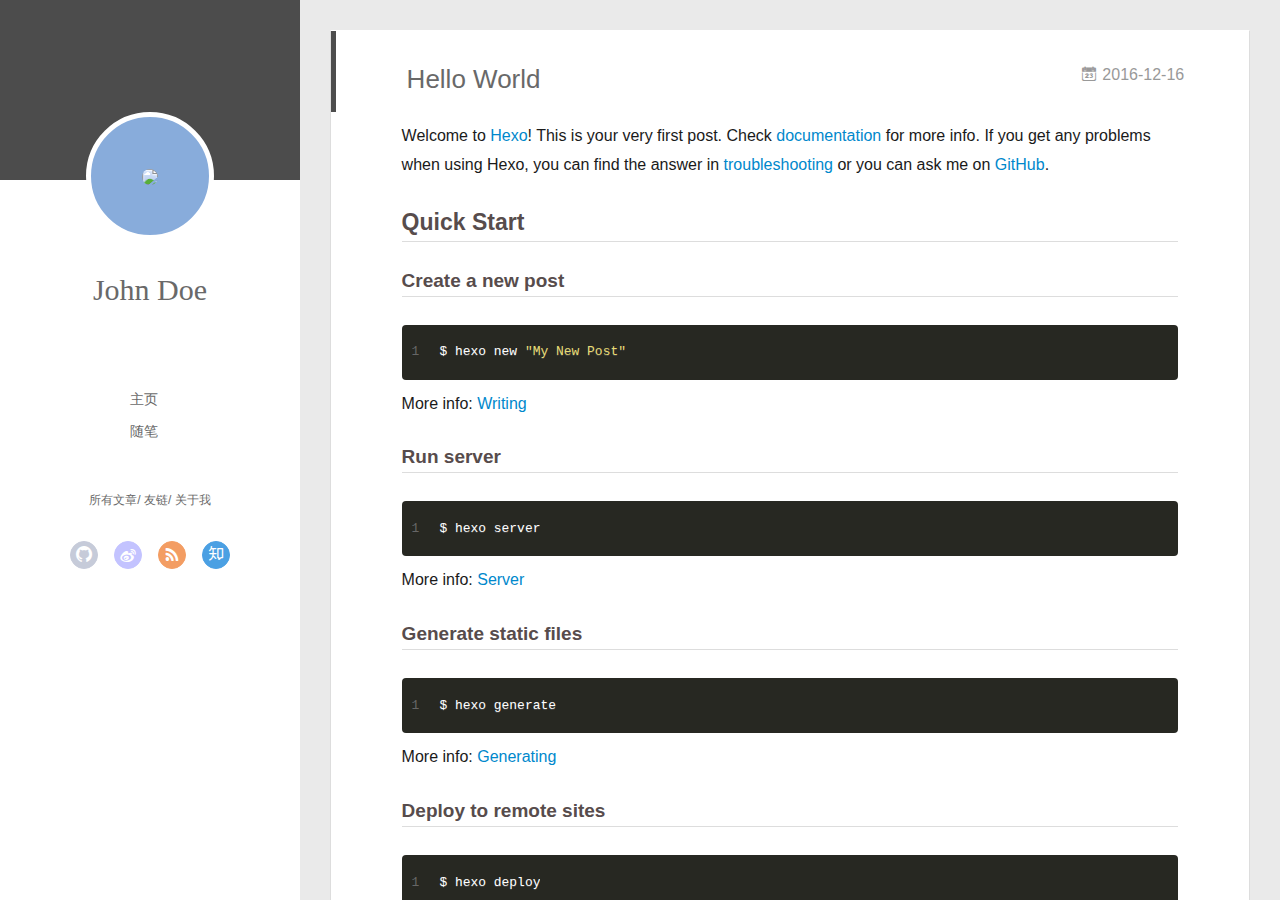
==== index.html @ 2ca524cc "Site updated: 2016-12-16 16:32:33" ====
<!DOCTYPE html>
<html>
<head>
  <meta charset="utf-8">
  
  <meta name="renderer" content="webkit">
  <meta http-equiv="X-UA-Compatible" content="IE=edge" >
  <link rel="dns-prefetch" href="http://yoursite.com">
  <title>Hexo</title>
  <meta name="viewport" content="width=device-width, initial-scale=1, maximum-scale=1">
  <meta property="og:type" content="website">
<meta property="og:title" content="Hexo">
<meta property="og:url" content="http://yoursite.com/index.html">
<meta property="og:site_name" content="Hexo">
<meta name="twitter:card" content="summary">
<meta name="twitter:title" content="Hexo">
  
    <link rel="alternative" href="/atom.xml" title="Hexo" type="application/atom+xml">
  
  
    <link rel="icon" href="/favicon.png">
  
  <link rel="stylesheet" href="/main.css?v=4.0.0.css">
  

  

</head>

<body>
  <div id="container" q-class="show:isCtnShow">
    <canvas id="anm-canvas" class="anm-canvas"></canvas>
    <div class="left-col" q-class="show:isShow">
      <div class="overlay"></div>
<div class="intrude-less">
	<header id="header" class="inner">
		<a href="/" class="profilepic">
			<img src="null" class="js-avatar">
		</a>

		<hgroup>
		  <h1 class="header-author"><a href="/">John Doe</a></h1>
		</hgroup>

		

		<nav class="header-menu">
			<ul>
			
				<li><a href="/">主页</a></li>
	        
				<li><a href="/tags/随笔/">随笔</a></li>
	        
			</ul>
		</nav>
		<nav class="header-smart-menu">
	        
    		
    			
    			<a data-idx="0" q-on="click: openSlider(e, 'innerArchive')" href="javascript:void(0)">所有文章</a>
    			
    			
            
    			
    			<a data-idx="1" q-on="click: openSlider(e, 'friends')" href="javascript:void(0)">友链</a>
    			
    			
            
    			
    			<a data-idx="2" q-on="click: openSlider(e, 'aboutme')" href="javascript:void(0)">关于我</a>
    			
    			
            
		</nav>
		<nav class="header-nav">
			<div class="social">
				
					<a class="github" target="_blank" href="#" title="github"><i class="icon-github"></i></a>
		        
					<a class="weibo" target="_blank" href="#" title="weibo"><i class="icon-weibo"></i></a>
		        
					<a class="rss" target="_blank" href="#" title="rss"><i class="icon-rss"></i></a>
		        
					<a class="zhihu" target="_blank" href="#" title="zhihu"><i class="icon-zhihu"></i></a>
		        
			</div>
		</nav>
	</header>		
</div>

    </div>
    <div class="mid-col" q-class="show:isShow,hide:isShow|isFalse">
      <nav id="mobile-nav">
  	<div class="overlay">
  		<div class="slider-trigger"><i class="icon-sort"></i></div>
  		<h1 class="header-author js-mobile-header hide">John Doe</h1>
  	</div>
	<div class="intrude-less">
		<header id="header" class="inner">
			<div class="profilepic">
				<img src="null" class="js-avatar">
			</div>
			<hgroup>
			  <h1 class="header-author">John Doe</h1>
			</hgroup>
			
			<nav class="header-menu">
				<ul>
				
					<li><a href="/">主页</a></li>
		        
					<li><a href="/tags/随笔/">随笔</a></li>
		        
		        
		        	<li><a href="/archives/">所有文章</a></li>
		        
				</ul>
			</nav>
			<nav class="header-nav">
				<div class="social">
					
						<a class="github" target="_blank" href="#" title="github"><i class="icon-github"></i></a>
			        
						<a class="weibo" target="_blank" href="#" title="weibo"><i class="icon-weibo"></i></a>
			        
						<a class="rss" target="_blank" href="#" title="rss"><i class="icon-rss"></i></a>
			        
						<a class="zhihu" target="_blank" href="#" title="zhihu"><i class="icon-zhihu"></i></a>
			        
				</div>
			</nav>
		</header>				
	</div>
</nav>

      <div id="wrapper" class="body-wrap">
        <div class="menu-l">
          <div class="canvas-wrap">
            <canvas data-colors="#eaeaea" data-sectionHeight="100" data-contentId="js-content" id="myCanvas1" class="anm-canvas"></canvas>
          </div>
          <div id="js-content" class="content-ll">
            
  
    <article id="post-hello-world" class="article article-type-post  article-index" itemscope itemprop="blogPost">
  <div class="article-inner">
    
      <header class="article-header">
        
  
    <h1 itemprop="name">
      <a class="article-title" href="/2016/12/16/hello-world/">Hello World</a>
    </h1>
  

        <a href="/2016/12/16/hello-world/" class="archive-article-date">
  	<time datetime="2016-12-16T06:10:22.657Z" itemprop="datePublished"><i class="icon-calendar icon"></i>2016-12-16</time>
</a>
      </header>
    
    <div class="article-entry" itemprop="articleBody">
      
        <p>Welcome to <a href="https://hexo.io/" target="_blank" rel="external">Hexo</a>! This is your very first post. Check <a href="https://hexo.io/docs/" target="_blank" rel="external">documentation</a> for more info. If you get any problems when using Hexo, you can find the answer in <a href="https://hexo.io/docs/troubleshooting.html" target="_blank" rel="external">troubleshooting</a> or you can ask me on <a href="https://github.com/hexojs/hexo/issues" target="_blank" rel="external">GitHub</a>.</p>
<h2 id="Quick-Start"><a href="#Quick-Start" class="headerlink" title="Quick Start"></a>Quick Start</h2><h3 id="Create-a-new-post"><a href="#Create-a-new-post" class="headerlink" title="Create a new post"></a>Create a new post</h3><figure class="highlight bash"><table><tr><td class="gutter"><pre><div class="line">1</div></pre></td><td class="code"><pre><div class="line">$ hexo new <span class="string">"My New Post"</span></div></pre></td></tr></table></figure>
<p>More info: <a href="https://hexo.io/docs/writing.html" target="_blank" rel="external">Writing</a></p>
<h3 id="Run-server"><a href="#Run-server" class="headerlink" title="Run server"></a>Run server</h3><figure class="highlight bash"><table><tr><td class="gutter"><pre><div class="line">1</div></pre></td><td class="code"><pre><div class="line">$ hexo server</div></pre></td></tr></table></figure>
<p>More info: <a href="https://hexo.io/docs/server.html" target="_blank" rel="external">Server</a></p>
<h3 id="Generate-static-files"><a href="#Generate-static-files" class="headerlink" title="Generate static files"></a>Generate static files</h3><figure class="highlight bash"><table><tr><td class="gutter"><pre><div class="line">1</div></pre></td><td class="code"><pre><div class="line">$ hexo generate</div></pre></td></tr></table></figure>
<p>More info: <a href="https://hexo.io/docs/generating.html" target="_blank" rel="external">Generating</a></p>
<h3 id="Deploy-to-remote-sites"><a href="#Deploy-to-remote-sites" class="headerlink" title="Deploy to remote sites"></a>Deploy to remote sites</h3><figure class="highlight bash"><table><tr><td class="gutter"><pre><div class="line">1</div></pre></td><td class="code"><pre><div class="line">$ hexo deploy</div></pre></td></tr></table></figure>
<p>More info: <a href="https://hexo.io/docs/deployment.html" target="_blank" rel="external">Deployment</a></p>

      

      
    </div>
    <div class="article-info article-info-index">
      
      
      

      
        <p class="article-more-link">
          <a class="article-more-a" href="/2016/12/16/hello-world/">展开全文 >></a>
        </p>
      

      
      <div class="clearfix"></div>
    </div>
  </div>
</article>








  
  


          </div>
        </div>
      </div>
      <footer id="footer">
  <div class="outer">
    <div id="footer-info">
    	<div class="footer-left">
    		&copy; 2016 John Doe
    	</div>
      	<div class="footer-right">
      		<a href="http://hexo.io/" target="_blank">Hexo</a>  Theme <a href="https://github.com/litten/hexo-theme-yilia" target="_blank">Yilia</a> by Litten
      	</div>
    </div>
  </div>
</footer>
    </div>
    <script>
	var yiliaConfig = {
		mathjax: false,
		isHome: true,
		isPost: false,
		isArchive: false,
		isTag: false,
		isCategory: false,
		open_in_new: false,
		root: "/",
		innerArchive: true
	}
</script>

<script src="/./main.js?v=4.0.0.js"></script>


    
<div class="tools-col" q-class="show:isShow,hide:isShow|isFalse" q-on="click:stop(e)">
  <div class="tools-wrap">
    
    	<section class="tools-section tools-section-all" q-show="innerArchive">
        <div class="search-wrap">
          <input class="search-ipt" q-model="search" type="text" placeholder="find something…">
          <i class="icon-search icon" q-show="search|isEmptyStr"></i>
          <i class="icon-close icon" q-show="search|isNotEmptyStr" q-on="click:clearChose(e)"></i>
        </div>
        <div class="widget tagcloud search-tag">
          <p class="search-tag-wording">tag:</p>
          <label class="search-switch">
            <input type="checkbox" q-on="click:toggleTag(e)" q-attr="checked:showTags">
          </label>
          <ul class="article-tag-list" q-show="showTags">
            
            <div class="clearfix"></div>
          </ul>
        </div>
        <ul class="search-ul">
          <p q-show="jsonFail" style="padding: 20px; font-size: 12px;">
            缺失模块。<br/>1、在博客根目录（注意不是yilia根目录）执行以下命令：<br/> npm i hexo-generator-json-content --save<br/><br/>
            2、在根目录_config.yml里添加配置：
<pre style="font-size: 12px;" q-show="jsonFail">
  jsonContent:
    meta: false
    pages: false
    posts:
      title: true
      date: true
      path: true
      text: true
      raw: false
      content: false
      slug: false
      updated: false
      comments: false
      link: false
      permalink: false
      excerpt: false
      categories: false
      tags: true
</pre>
          </p>
          <li class="search-li" q-repeat="items" q-show="isShow">
            <a q-attr="href:path|urlformat" class="search-title"><i class="icon-quo-left icon"></i><span q-text="title"></span></a>
            <p class="search-time">
              <i class="icon-calendar icon"></i>
              <span q-text="date|dateformat"></span>
            </p>
            <p class="search-tag">
              <i class="icon-price-tags icon"></i>
              <span q-repeat="tags" q-on="click:choseTag(e, name)" q-text="name|tagformat"></span>
            </p>
          </li>
        </ul>
    	</section>
    

    
    	<section class="tools-section tools-section-friends" q-show="friends">
  		
        <ul class="search-ul">
          
            <li class="search-li">
              <a href="http://localhost:4000/" target="_blank" class="search-title"><i class="icon-quo-left icon"></i>友情链接1</a>
            </li>
          
            <li class="search-li">
              <a href="http://localhost:4000/" target="_blank" class="search-title"><i class="icon-quo-left icon"></i>友情链接2</a>
            </li>
          
            <li class="search-li">
              <a href="http://localhost:4000/" target="_blank" class="search-title"><i class="icon-quo-left icon"></i>友情链接3</a>
            </li>
          
            <li class="search-li">
              <a href="http://localhost:4000/" target="_blank" class="search-title"><i class="icon-quo-left icon"></i>友情链接4</a>
            </li>
          
            <li class="search-li">
              <a href="http://localhost:4000/" target="_blank" class="search-title"><i class="icon-quo-left icon"></i>友情链接5</a>
            </li>
          
            <li class="search-li">
              <a href="http://localhost:4000/" target="_blank" class="search-title"><i class="icon-quo-left icon"></i>友情链接6</a>
            </li>
          
        </ul>
  		
    	</section>
    

    
    	<section class="tools-section tools-section-me" q-show="aboutme">
  	  	
  	  		<div class="aboutme-wrap" id="js-aboutme">很惭愧&lt;br&gt;&lt;br&gt;只做了一点微小的工作&lt;br&gt;谢谢大家</div>
  	  	
    	</section>
    
  </div>
  
</div>
    <!-- Root element of PhotoSwipe. Must have class pswp. -->
<div class="pswp" tabindex="-1" role="dialog" aria-hidden="true">

    <!-- Background of PhotoSwipe. 
         It's a separate element as animating opacity is faster than rgba(). -->
    <div class="pswp__bg"></div>

    <!-- Slides wrapper with overflow:hidden. -->
    <div class="pswp__scroll-wrap">

        <!-- Container that holds slides. 
            PhotoSwipe keeps only 3 of them in the DOM to save memory.
            Don't modify these 3 pswp__item elements, data is added later on. -->
        <div class="pswp__container">
            <div class="pswp__item"></div>
            <div class="pswp__item"></div>
            <div class="pswp__item"></div>
        </div>

        <!-- Default (PhotoSwipeUI_Default) interface on top of sliding area. Can be changed. -->
        <div class="pswp__ui pswp__ui--hidden">

            <div class="pswp__top-bar">

                <!--  Controls are self-explanatory. Order can be changed. -->

                <div class="pswp__counter"></div>

                <button class="pswp__button pswp__button--close" title="Close (Esc)"></button>

                <button class="pswp__button pswp__button--share" style="display:none" title="Share"></button>

                <button class="pswp__button pswp__button--fs" title="Toggle fullscreen"></button>

                <button class="pswp__button pswp__button--zoom" title="Zoom in/out"></button>

                <!-- Preloader demo http://codepen.io/dimsemenov/pen/yyBWoR -->
                <!-- element will get class pswp__preloader--active when preloader is running -->
                <div class="pswp__preloader">
                    <div class="pswp__preloader__icn">
                      <div class="pswp__preloader__cut">
                        <div class="pswp__preloader__donut"></div>
                      </div>
                    </div>
                </div>
            </div>

            <div class="pswp__share-modal pswp__share-modal--hidden pswp__single-tap">
                <div class="pswp__share-tooltip"></div> 
            </div>

            <button class="pswp__button pswp__button--arrow--left" title="Previous (arrow left)">
            </button>

            <button class="pswp__button pswp__button--arrow--right" title="Next (arrow right)">
            </button>

            <div class="pswp__caption">
                <div class="pswp__caption__center"></div>
            </div>

        </div>

    </div>

</div>
  </div>
</body>
</html>
---- main.css ----
.clearfix:after,.clearfix:before{content:"";display:table}.clearfix:after{clear:both}.left-col.show{box-shadow:0 0 6px 0 rgba(0,0,0,.75)}.mid-col,.mid-col.show .article,.tools-col,.tools-col .tools-section .search-tag.tagcloud .article-tag-list,.tools-col .tools-section .search-ul .search-tag span:hover,.tools-col .tools-section .search-ul .search-time span:hover,.tools-col .tools-section .search-ul .search-title:hover,.tools-col .tools-section .search-wrap .icon{-webkit-transition:all .2s ease-in;transition:all .2s ease-in;-ms-transition:all .2s ease-in}#container{-webkit-transition:all .8s ease-in;transition:all .8s ease-in;-ms-transition:all .8s ease-in}#container.show{background:-webkit-linear-gradient(250deg,#a0cfe4,#e8c37e);background:linear-gradient(200deg,#a0cfe4,#e8c37e)}@-webkit-keyframes leftIn{0%,60%,75%,90%,to{-webkit-animation-timing-function:cubic-bezier(.215,.61,.355,1);animation-timing-function:cubic-bezier(.215,.61,.355,1)}0%{-webkit-transform:translateZ(0);transform:translateZ(0)}60%{-webkit-transform:translate3d(358px,0,0);transform:translate3d(358px,0,0)}75%{-webkit-transform:translate3d(323px,0,0);transform:translate3d(323px,0,0)}90%{-webkit-transform:translate3d(338px,0,0);transform:translate3d(338px,0,0)}to{-webkit-transform:translate3d(333px,0,0);transform:translate3d(333px,0,0)}}@keyframes leftIn{0%,60%,75%,90%,to{-webkit-animation-timing-function:cubic-bezier(.215,.61,.355,1);animation-timing-function:cubic-bezier(.215,.61,.355,1)}0%{-webkit-transform:translateZ(0);transform:translateZ(0)}60%{-webkit-transform:translate3d(358px,0,0);transform:translate3d(358px,0,0)}75%{-webkit-transform:translate3d(323px,0,0);transform:translate3d(323px,0,0)}90%{-webkit-transform:translate3d(338px,0,0);transform:translate3d(338px,0,0)}to{-webkit-transform:translate3d(333px,0,0);transform:translate3d(333px,0,0)}}.mid-col.show{-webkit-animation-duration:.8s;animation-duration:.8s;-webkit-animation-fill-mode:both;animation-fill-mode:both;-webkit-animation-name:leftIn;animation-name:leftIn}@-webkit-keyframes leftOut{0%,60%,75%,90%,to{-webkit-animation-timing-function:cubic-bezier(.215,.61,.355,1);animation-timing-function:cubic-bezier(.215,.61,.355,1)}0%{-webkit-transform:translate3d(333px,0,0);transform:translate3d(333px,0,0)}60%{-webkit-transform:translate3d(-25px,0,0);transform:translate3d(-25px,0,0)}75%{-webkit-transform:translate3d(10px,0,0);transform:translate3d(10px,0,0)}90%{-webkit-transform:translate3d(-5px,0,0);transform:translate3d(-5px,0,0)}to{-webkit-transform:translateZ(0);transform:translateZ(0)}}@keyframes leftOut{0%,60%,75%,90%,to{-webkit-animation-timing-function:cubic-bezier(.215,.61,.355,1);animation-timing-function:cubic-bezier(.215,.61,.355,1)}0%{-webkit-transform:translate3d(333px,0,0);transform:translate3d(333px,0,0)}60%{-webkit-transform:translate3d(-25px,0,0);transform:translate3d(-25px,0,0)}75%{-webkit-transform:translate3d(10px,0,0);transform:translate3d(10px,0,0)}90%{-webkit-transform:translate3d(-5px,0,0);transform:translate3d(-5px,0,0)}to{-webkit-transform:translateZ(0);transform:translateZ(0)}}.mid-col.hide{-webkit-animation-duration:.8s;animation-duration:.8s;-webkit-animation-fill-mode:both;animation-fill-mode:both;-webkit-animation-name:leftOut;animation-name:leftOut}@-webkit-keyframes smallLeftIn{0%,60%,75%,90%,to{-webkit-animation-timing-function:cubic-bezier(.215,.61,.355,1);animation-timing-function:cubic-bezier(.215,.61,.355,1)}0%{-webkit-transform:translateZ(0);transform:translateZ(0)}60%{-webkit-transform:translate3d(325px,0,0);transform:translate3d(325px,0,0)}75%{-webkit-transform:translate3d(290px,0,0);transform:translate3d(290px,0,0)}90%{-webkit-transform:translate3d(305px,0,0);transform:translate3d(305px,0,0)}to{-webkit-transform:translate3d(300px,0,0);transform:translate3d(300px,0,0)}}@keyframes smallLeftIn{0%,60%,75%,90%,to{-webkit-animation-timing-function:cubic-bezier(.215,.61,.355,1);animation-timing-function:cubic-bezier(.215,.61,.355,1)}0%{-webkit-transform:translateZ(0);transform:translateZ(0)}60%{-webkit-transform:translate3d(325px,0,0);transform:translate3d(325px,0,0)}75%{-webkit-transform:translate3d(290px,0,0);transform:translate3d(290px,0,0)}90%{-webkit-transform:translate3d(305px,0,0);transform:translate3d(305px,0,0)}to{-webkit-transform:translate3d(300px,0,0);transform:translate3d(300px,0,0)}}.tools-col.show{-webkit-animation-duration:.8s;animation-duration:.8s;-webkit-animation-fill-mode:both;animation-fill-mode:both;-webkit-animation-name:smallLeftIn;animation-name:smallLeftIn}@-webkit-keyframes smallleftOut{0%,60%,75%,90%,to{-webkit-animation-timing-function:cubic-bezier(.215,.61,.355,1);animation-timing-function:cubic-bezier(.215,.61,.355,1)}0%{-webkit-transform:translate3d(333px,0,0);transform:translate3d(333px,0,0)}60%{-webkit-transform:translate3d(-25px,0,0);transform:translate3d(-25px,0,0)}75%{-webkit-transform:translate3d(10px,0,0);transform:translate3d(10px,0,0)}90%{-webkit-transform:translate3d(-5px,0,0);transform:translate3d(-5px,0,0)}to{-webkit-transform:translateZ(0);transform:translateZ(0)}}@keyframes smallleftOut{0%,60%,75%,90%,to{-webkit-animation-timing-function:cubic-bezier(.215,.61,.355,1);animation-timing-function:cubic-bezier(.215,.61,.355,1)}0%{-webkit-transform:translate3d(333px,0,0);transform:translate3d(333px,0,0)}60%{-webkit-transform:translate3d(-25px,0,0);transform:translate3d(-25px,0,0)}75%{-webkit-transform:translate3d(10px,0,0);transform:translate3d(10px,0,0)}90%{-webkit-transform:translate3d(-5px,0,0);transform:translate3d(-5px,0,0)}to{-webkit-transform:translateZ(0);transform:translateZ(0)}}.tools-col.hide{-webkit-animation-duration:.8s;animation-duration:.8s;-webkit-animation-fill-mode:both;animation-fill-mode:both;-webkit-animation-name:smallleftOut;animation-name:smallleftOut}html{-ms-text-size-adjust:100%;-webkit-text-size-adjust:100%;-webkit-tap-highlight-color:transparent;height:100%}body{margin:0;font-size:14px;font-family:Helvetica Neue,Helvetica,STHeiTi,Arial,sans-serif;line-height:1.5;color:#333;background-color:#fff;min-height:100%}article,aside,details,figcaption,figure,footer,header,hgroup,main,menu,nav,section,summary{display:block}audio,canvas,progress,video{display:inline-block}audio:not([controls]){display:none;height:0}progress{vertical-align:baseline}[hidden],template{display:none}a{background:transparent;text-decoration:none;color:#08c}a:active{outline:0}abbr[title]{border-bottom:1px dotted}b,strong{font-weight:700}dfn{font-style:italic}mark{background:#ff0;color:#000}small{font-size:80%}sub,sup{font-size:75%;line-height:0;position:relative;vertical-align:baseline}sup{top:-.5em}sub{bottom:-.25em}img{border:0;vertical-align:middle;max-width:100%}svg:not(:root){overflow:hidden}pre{overflow:auto;white-space:pre;white-space:pre-wrap;word-wrap:break-word}code,kbd,pre,samp{font-family:monospace,monospace;font-size:1em}button,input,optgroup,select,textarea{color:inherit;font:inherit;margin:0;vertical-align:middle}button,input,select{overflow:visible}button,select{text-transform:none}button,html input[type=button],input[type=reset],input[type=submit]{-webkit-appearance:button;cursor:pointer}[disabled]{cursor:default}button::-moz-focus-inner,input::-moz-focus-inner{border:0;padding:0}input{line-height:normal}input[type=checkbox],input[type=radio]{box-sizing:border-box;padding:0}input[type=number]::-webkit-inner-spin-button,input[type=number]::-webkit-outer-spin-button{height:auto}input[type=search]{-webkit-appearance:textfield;box-sizing:border-box}input[type=search]::-webkit-search-cancel-button,input[type=search]::-webkit-search-decoration{-webkit-appearance:none}fieldset{border:1px solid silver;margin:0 2px;padding:.35em .625em .75em}legend{border:0;padding:0}textarea{overflow:auto;resize:vertical;vertical-align:top}optgroup{font-weight:700}button,input,select,textarea{outline:0}input,textarea{-webkit-user-modify:read-write-plaintext-only}input::-ms-clear,input::-ms-reveal{display:none}input::-moz-placeholder,textarea::-moz-placeholder{color:#999}input:-ms-input-placeholder,textarea:-ms-input-placeholder{color:#999}input::-webkit-input-placeholder,textarea::-webkit-input-placeholder{color:#999}.placeholder{color:#999}table{border-collapse:collapse;border-spacing:0}td,th{padding:0}blockquote,figure,form,h1,h2,h3,h4,h5,h6,p{margin:0}dd,dl,li,ol,ul{margin:0;padding:0}ol,ul{list-style:none outside none}h1,h2,h3{line-height:2;font-weight:400}h1{font-size:18px}h2{font-size:16px}h3{font-size:14px}i{font-style:normal}*{box-sizing:border-box}@font-face{font-family:iconfont;src:url(/fonts/iconfont.eot);src:url(/fonts/iconfont.eot#iefix) format("embedded-opentype"),url(/fonts/iconfont.woff) format("woff"),url(/fonts/iconfont.ttf) format("truetype"),url(/fonts/iconfont.svg#iconfont) format("svg")}[class*=" icon-"],[class^=icon-]{font-family:iconfont!important;speak:none;font-size:16px;font-style:normal;font-weight:400;font-variant:normal;text-transform:none;line-height:1;-webkit-font-smoothing:antialiased;-moz-osx-font-smoothing:grayscale}.icon-twitter:before{content:"\E600"}.icon-facebook:before{content:"\E601"}.icon-clock:before{content:"\E602"}.icon-mail:before{content:"\E609"}.icon-link:before{content:"\E6AB"}.icon-search:before{content:"\E65B"}.icon-smile:before{content:"\E64A"}.icon-roundrightfill:before{content:"\E65A"}.icon-list:before{content:"\E682"}.icon-book:before{content:"\E6FE"}.icon-home:before{content:"\E6BB"}.icon-share:before{content:"\E618"}.icon-qq:before{content:"\E62D"}.icon-weibo:before{content:"\E619"}.icon-sort:before{content:"\E700"}.icon-jianshu:before{content:"\E613"}.icon-circle-left:before{content:"\E71F"}.icon-circle-right:before{content:"\E720"}.icon-loading:before{content:"\E614"}.icon-close:before{content:"\E60C"}.icon-tumblr:before{content:"\E6B0"}.icon-calendar:before{content:"\E667"}.icon-rss:before{content:"\E877"}.icon-price-tags:before{content:"\E6F9"}.icon-quo-left:before{content:"\E7F5"}.icon-quo-right:before{content:"\E7F6"}.icon-github:before{content:"\E735"}.icon-film:before{content:"\E7B7"}.icon-weixin:before{content:"\E61F"}.icon-qzone:before{content:"\E680"}.icon-douban:before{content:"\E64C"}.icon-roundleftfill:before{content:"\E799"}.icon-tuding:before{content:"\E651"}.icon-zhihu:before{content:"\E61B"}.icon-linkedin:before{content:"\E6D4"}.icon-google:before{content:"\E635"}body,button,input,select,textarea{color:#1a1a1a;font-family:lucida grande,lucida sans unicode,lucida,helvetica,Hiragino Sans GB,Microsoft YaHei,WenQuanYi Micro Hei,sans-serif;font-size:16px;font-size:1rem;line-height:1.75}body{overflow-y:hidden;background:#eaeaea}#container,body,html{height:100%;overflow-x:hidden;overflow-y:auto}#container{position:relative;min-height:100%}#container .anm-canvas{display:none}#container.show .anm-canvas{display:block;position:fixed}.body-wrap{margin-bottom:80px}.mid-col{position:absolute;right:0;min-height:100%;background:#eaeaea;left:300px;width:auto}.mid-col.show{background:none;opacity:.9}.mid-col.show .article{background:hsla(0,0%,100%,.3)}#mobile-nav{display:none}#mobile-nav .overlay{height:110px;position:absolute;width:100%;background:#4d4d4d}#mobile-nav .overlay.fixed{position:fixed;height:42px;z-index:99}#mobile-nav #header{padding:10px 0 0}#mobile-nav #header .profilepic{display:block;position:relative;z-index:100}#mobile-nav #header .header-menu{height:auto;margin:10px}#mobile-nav #header .header-menu ul{text-align:center;cursor:default}#mobile-nav #header .header-menu li{display:inline-block;margin:3px}.left-col{background:#fff;width:300px;position:fixed;opacity:1;-webkit-transition:all .2s ease-in;transition:all .2s ease-in;height:100%;z-index:999}.left-col .overlay{width:100%;height:180px;background-color:#000;position:absolute;opacity:.7}.left-col .intrude-less{width:76%;text-align:center;margin:112px auto 0}.left-col #header{width:100%;height:300px;position:relative;border-bottom:1px solid color-border}.left-col #header a{color:#696969}.left-col #header a:hover{color:#b0a0aa}.left-col #header .header-subtitle{text-align:center;color:#999;font-size:14px;line-height:25px;overflow:hidden;text-overflow:ellipsis;display:-webkit-box;-webkit-line-clamp:2;-webkit-box-orient:vertical}.left-col #header .header-menu{font-weight:300;line-height:31px;cursor:pointer;text-transform:uppercase;float:none;min-height:150px;margin-left:-12px;text-align:center;display:-webkit-box;-webkit-box-orient:horizontal;-webkit-box-pack:center;-webkit-box-align:center}.left-col #header .header-menu li{cursor:default}.left-col #header .header-menu li a{font-size:14px;min-width:300px}.left-col #header .header-smart-menu{font-size:12px;margin-bottom:20px}.left-col #header .header-smart-menu a:after{content:'/'}.left-col #header .header-smart-menu a:last-child:after{content:''}.left-col #header .profilepic{display:block;border:5px solid #fff;border-radius:300px;width:128px;height:128px;margin:0 auto;position:relative;overflow:hidden;background:#88acdb;-webkit-transition:all .2s ease-in;display:-webkit-box;-webkit-box-orient:horizontal;-webkit-box-pack:center;-webkit-box-align:center;text-align:center}.left-col #header .profilepic img{border-radius:300px;opacity:1;-webkit-transition:all .2s ease-in}.left-col #header .profilepic img.show{width:100%;height:100%;opacity:1}.left-col #header .header-author{text-align:center;margin:.67em 0;font-family:Roboto,serif;font-size:30px;-webkit-transition:.3s;transition:.3s}::-webkit-scrollbar{width:10px;height:10px}::-webkit-scrollbar-button{width:0;height:0}::-webkit-scrollbar-button:end:decrement,::-webkit-scrollbar-button:start:increment{display:none}::-webkit-scrollbar-corner{display:block}::-webkit-scrollbar-thumb{border-radius:8px;background-color:rgba(0,0,0,.2)}::-webkit-scrollbar-thumb:hover{border-radius:8px;background-color:rgba(0,0,0,.5)}::-webkit-scrollbar-thumb,::-webkit-scrollbar-track{border-right:1px solid transparent;border-left:1px solid transparent}::-webkit-scrollbar-track:hover{background-color:rgba(0,0,0,.15)}::-webkit-scrollbar-button:start{width:10px;height:10px;background:url(/img/scrollbar_arrow.png) no-repeat 0 0}::-webkit-scrollbar-button:start:hover{background:url(/img/scrollbar_arrow.png) no-repeat -15px 0}::-webkit-scrollbar-button:start:active{background:url(/img/scrollbar_arrow.png) no-repeat -30px 0}::-webkit-scrollbar-button:end{width:10px;height:10px;background:url(/img/scrollbar_arrow.png) no-repeat 0 -18px}::-webkit-scrollbar-button:end:hover{background:url(/img/scrollbar_arrow.png) no-repeat -15px -18px}::-webkit-scrollbar-button:end:active{background:url(/img/scrollbar_arrow.png) no-repeat -30px -18px}.article-entry .highlight,.article-entry pre{background:#272822;margin:10px 0;padding:10px;overflow:auto;color:#fff;font-size:.9em;line-height:22.400000000000002px}.article-entry .gist .gist-file .gist-data .line-numbers,.article-entry .highlight .gutter pre,.article-entry .highlight .gutter pre .line{color:#666}.article-entry code,.article-entry pre{font-family:Source Code Pro,Consolas,Monaco,Menlo,monospace}.article-entry code{background:#eee;padding:0 .3em;border:none}.article-entry pre code{background:none;text-shadow:none;padding:0;color:#fff}.article-entry .highlight{border-radius:4px}.article-entry .highlight pre{border:none;margin:0;padding:0}.article-entry .highlight table{margin:0;width:auto}.article-entry .highlight td{border:none;padding:0}.article-entry .highlight figcaption{color:highlight-comment;line-height:1em;margin-bottom:1em}.article-entry .highlight figcaption:after,.article-entry .highlight figcaption:before{content:"";display:table}.article-entry .highlight figcaption:after{clear:both}.article-entry .highlight figcaption a{float:right}.article-entry .highlight .gutter pre{text-align:right;padding-right:20px}.article-entry .highlight .gutter pre .line{text-shadow:none}.article-entry .highlight .line{color:#fff}.article-entry .gist{margin:0 -20px;border-style:solid;border-color:#ddd;border-width:1px 0;background:#272822;padding:15px 20px 15px 0}.article-entry .gist .gist-file{border:none;font-family:Source Code Pro,Consolas,Monaco,Menlo,monospace;margin:0}.article-entry .gist .gist-file .gist-data{background:none;border:none}.article-entry .gist .gist-file .gist-data .line-numbers{background:none;border:none;padding:0 20px 0 0}.article-entry .gist .gist-file .gist-data .line-data{padding:0!important}.article-entry .gist .gist-file .highlight{margin:0;padding:0;border:none}.article-entry .gist .gist-file .gist-meta{background:#272822;color:highlight-comment;font:.85em Helvetica Neue,Helvetica,Arial,sans-serif;text-shadow:0 0;padding:0;margin-top:1em;margin-left:20px}.article-entry .gist .gist-file .gist-meta a{color:#258fb8;font-weight:400}.article-entry .gist .gist-file .gist-meta a:hover{text-decoration:underline}pre .comment{color:#75715e}pre .class .params,pre .function .keyword,pre .keyword{color:#66d9ef}pre .css .value,pre .doctype,pre .function,pre .params,pre .tag{color:#fff}pre .at_rule,pre .at_rule .keyword,pre .css~* .tag,pre .preprocessor,pre .preprocessor .keyword,pre .title{color:#f92672}pre .attribute,pre .built_in,pre .class,pre .css~* .class,pre .function .title{color:#a6e22e}pre .string,pre .value{color:#e6db74}pre .number{color:#7163d7}pre .css~* .id,pre .id{color:#fd971f}#header .tagcloud a{color:#fff}.tagcloud a{display:inline-block;text-decoration:none;font-weight:400;font-size:10px;color:#fff;height:18px;line-height:18px;float:left;padding:0 5px 0 10px;position:relative;border-radius:0 5px 5px 0;margin:5px 9px 5px 8px;font-family:Menlo,Monaco,Andale Mono,lucida console,Courier New,monospace}.tagcloud a:hover{opacity:.8}.tagcloud a:before{content:" ";width:0;height:0;position:absolute;top:0;left:-18px;border:9px solid transparent}.tagcloud a:after{content:" ";width:4px;height:4px;background-color:#fff;border-radius:4px;box-shadow:0 0 0 1px rgba(0,0,0,.3);position:absolute;top:7px;left:2px}.tagcloud a.color1{background:#ff945c}.tagcloud a.color1:before{border-right-color:#ff945c}.tagcloud a.color2{background:#cc8167}.tagcloud a.color2:before{border-right-color:#cc8167}.tagcloud a.color3{background:#ba8f6c}.tagcloud a.color3:before{border-right-color:#ba8f6c}.tagcloud a.color4{background:#94635c}.tagcloud a.color4:before{border-right-color:#94635c}.tagcloud a.color5{background:#7b5d5f}.tagcloud a.color5:before{border-right-color:#7b5d5f}.article-tag-list .article-tag-list-item{float:left}.article-pop-out .icon-tuding{color:#999;float:left;margin-right:10px;margin-top:6px}.article-tag,.article-tag .article-tag-list{float:left}.article-tag .icon-price-tags{color:#999;float:left;margin-right:10px;margin-top:6px}.article-category{float:left}.article-category .icon{color:#999;float:left;margin-right:10px;margin-top:6px}.article-pop-out{float:left}.archive-article-date{color:#999;margin-right:7.6923%;float:right}.archive-article-date .icon{margin:5px 5px 5px 0}.glass{background-color:rgba(54,70,93,.9);z-index:998;-webkit-transition:opacity .15s;transition:opacity .15s;width:100%;height:100%;display:none}.glass,.tagcloud-ctn{left:0;opacity:1;bottom:0;position:fixed;right:0;top:0}.tagcloud-ctn{z-index:90120;background-size:100% 100%}.tagcloud-ctn .tagcloud-global{position:fixed;top:50%;left:50%;margin-top:-115px;margin-left:-315px;width:630px}.tagcloud-ctn .tagcloud-global a{width:80px;height:80px;border-radius:50%;background:#f2992e;color:#fff;display:block;float:left;line-height:80px;text-align:center}.tagcloud-ctn .tagcloud-global .tab-post-types .tab-post-type:nth-child(1) .post-type-icon{background:#f2992e}.tagcloud-ctn .tagcloud-global .tab-post-types .tab-post-type:nth-child(2) .post-type-icon{background:#56bc8a}.tagcloud-ctn .tagcloud-global .tab-post-types .tab-post-type:nth-child(3) .post-type-icon{background:#4aa8d8}.tagcloud-ctn .tagcloud-global .tab-post-types .tab-post-type:nth-child(4) .post-type-icon{background:#a77dc2}.tagcloud-ctn .tagcloud-global .tab-post-types .tab-post-type:nth-child(5) .post-type-icon{background:#dd765d}#header .header-nav{width:100%;position:absolute;-webkit-transition:-webkit-transform .3s ease-in;transition:-webkit-transform .3s ease-in;transition:transform .3s ease-in;transition:transform .3s ease-in,-webkit-transform .3s ease-in}#header .header-nav .social{margin-top:10px;text-align:center;display:-webkit-box;display:-ms-flexbox;display:flex;-ms-flex-wrap:wrap;flex-wrap:wrap;-webkit-box-pack:center;-ms-flex-pack:center;justify-content:center}#header .header-nav .social a{border-radius:50%;display:-moz-inline-stack;display:inline-block;vertical-align:middle;*vertical-align:auto;zoom:1;*display:inline;margin:0 8px 15px;-webkit-transition:.3s;transition:.3s;text-align:center;color:#fff;opacity:.7;width:28px;height:28px;line-height:26px}#header .header-nav .social a:hover{opacity:1}#header .header-nav .social a.weibo{background:#aaf;border:1px solid #aaf}#header .header-nav .social a.weibo:hover{border:1px solid #aaf}#header .header-nav .social a.rss{background:#ef7522;border:1px solid #ef7522}#header .header-nav .social a.rss:hover{border:1px solid #cf5d0f}#header .header-nav .social a.github{background:#afb6ca;border:1px solid #afb6ca}#header .header-nav .social a.github:hover{border:1px solid #909ab6}#header .header-nav .social a.facebook{background:#3b5998;border:1px solid #3b5998}#header .header-nav .social a.facebook:hover{border:1px solid #2d4373}#header .header-nav .social a.google{background:#c83d20;border:1px solid #c83d20}#header .header-nav .social a.google:hover{border:1px solid #9c3019}#header .header-nav .social a.twitter{background:#55cff8;border:1px solid #55cff8}#header .header-nav .social a.twitter:hover{border:1px solid #24c1f6}#header .header-nav .social a.linkedin{background:#005a87;border:1px solid #005a87}#header .header-nav .social a.linkedin:hover{border:1px solid #006b98}#header .header-nav .social a.zhihu{background:#0078d8;border:1px solid #0078d8}#header .header-nav .social a.zhihu:hover{border:1px solid #0078d8}#header .header-nav .social a.douban{background:#06c611;border:1px solid #06c611}#header .header-nav .social a.douban:hover{border:1px solid #06c611}#header .header-nav .social a.mail{background:#005a87;border:1px solid #005a87}#header .header-nav .social a.mail:hover{border:1px solid #006b98}#header .header-nav .social a.jianshu{background:#ff5722;border:1px solid #ff5722}#header .header-nav .social a.jianshu:hover{border:1px solid #ff5722}#header .header-nav .social a.weixin{background:#4caf50;border:1px solid #4caf50}#header .header-nav .social a.weixin:hover{border:1px solid #4caf50}#header .header-nav .social a.qq{background:#34baad;border:1px solid #34baad}#header .header-nav .social a.qq:hover{border:1px solid #34baad}#page-nav{text-align:center;margin-top:30px}#page-nav .page-number{width:20px;height:25px;background:#4d4d4d;display:inline-block;color:#fff;line-height:25px;font-size:12px;margin:0 5px 30px;border-radius:2px}#page-nav .page-number:hover{background:#5e5e5e}#page-nav .current{background:#88acdb;cursor:default}#page-nav .current:hover{background:#88acdb}#page-nav .extend{color:#4d4d4d;margin:0 27px;opacity:1}#page-nav .extend:hover{color:#5e5e5e}#page-nav:hover .extend{opacity:1}.archives-wrap{position:relative;margin:0 30px;padding-right:60px;border-bottom:1px solid #eee;background:#fff}.archives-wrap:first-child{margin-top:30px}.archives-wrap:last-child{margin-bottom:80px}.archives-wrap .archive-year-wrap{line-height:35px;width:200px;position:absolute;padding-top:15px;font-size:1.8em}.archives-wrap .archive-year-wrap a{color:#666;font-weight:700;padding-left:48px}.archives{position:relative}.archives .article-info{border:none}.archives .archive-article{margin-left:200px;padding:20px 0;border-bottom:1px solid #eee;border-top:1px solid #fff;position:relative}.archives .archive-article:first-child{border-top:none}.archives .archive-article:last-child{border-bottom:none}.archives .archive-article-title{font-size:16px;color:#333;-webkit-transition:color .3s;transition:color .3s}.archives .archive-article-title:hover{color:#657b83}.archives .archive-article-title span{display:block;color:#a8a8a8;font-size:12px;line-height:14px;height:7px;padding-left:2px}.archives .archive-article-title span:before{display:inline-block;content:"\201C";font-family:serif;font-size:30px;float:left;margin:4px 4px 0 -12px;color:#c8c8c8}.archive-article-inner .icon-clock{margin-right:5px}.archive-article-inner .archive-article-header{position:relative;min-height:36px}.archive-article-inner .article-meta{position:relative;float:right;margin-top:-10px;color:#555;background:none;text-align:right;width:auto}.archive-article-inner .article-meta .article-date time{color:#aaa}.archive-article-inner .article-meta .archive-article-date,.archive-article-inner .article-meta .article-tag-list{margin-right:30px;display:-moz-inline-stack;display:inline-block;vertical-align:middle;zoom:1;color:#666;font-size:14px}.archive-article-inner .article-meta .archive-article-date{cursor:default;font-size:12px;margin-bottom:5px;margin-top:-10px;margin-right:0}.archive-article-inner .article-meta .article-category:before{float:left;margin-top:1px;left:15px}.archive-article-inner .article-meta .article-category .article-category-link{width:auto;max-width:83px;padding-left:10px}.archive-article-inner .article-meta .article-tag-list{margin-top:0}.archive-article-inner .article-meta .article-tag-list:before{left:15px}.archive-article-inner .article-meta .article-tag-list .article-tag-list-item{display:inline-block;width:auto;max-width:83px;padding-left:8px;font-size:12px}.tools-col{width:360px;height:100%;position:fixed;left:0;top:0;z-index:998;padding:0;opacity:0}.tools-col.show{opacity:1}.tools-col .tools-section,.tools-col .tools-wrap{height:100%;color:#e5e5e5;width:360px;overflow:hidden;overflow-y:auto}.tools-col .tools-section ::-webkit-scrollbar,.tools-col .tools-wrap ::-webkit-scrollbar{display:none}.tools-col .tools-section .search-wrap{width:310px;margin:20px 20px 10px;position:relative}.tools-col .tools-section .search-wrap .search-ipt{width:310px;color:#fff;background:none;border:none;border-bottom:2px solid #fff;font-family:Roboto,serif}.tools-col .tools-section .search-wrap .icon{position:absolute;right:0;top:7px;color:#fff;cursor:pointer}.tools-col .tools-section .search-wrap .icon:hover{-webkit-transform:scale(1.2);transform:scale(1.2)}.tools-col .tools-section .search-wrap ::-webkit-input-placeholder{color:#ededed}.tools-col .tools-section .search-tag.tagcloud{text-align:center;position:relative}.tools-col .tools-section .search-tag.tagcloud .search-tag-wording{font-size:12px;float:right;margin:4px 75px 0 0}.tools-col .tools-section .search-tag.tagcloud .search-switch{width:40px;height:25px;display:block}.tools-col .tools-section .search-tag.tagcloud .search-switch input{width:40px;height:14px;position:absolute;top:0;right:30px;z-index:2;border:0;background:0 0;-webkit-appearance:none;outline:0}.tools-col .tools-section .search-tag.tagcloud .search-switch input:before{content:'';width:40px;height:14px;border:1px solid #bdcabc;background-color:#fdfdfd;border-radius:20px;cursor:pointer;display:inline-block;position:relative;vertical-align:middle;box-sizing:content-box;box-shadow:inset 0 0 0 0 #dfdfdf;-webkit-transition:border .4s,box-shadow .4s;transition:border .4s,box-shadow .4s;background-clip:content-box}.tools-col .tools-section .search-tag.tagcloud .search-switch input:checked:before{border-color:#64bd63;box-shadow:inset 0 0 0 .16rem #64bd63;background-color:#64bd63;-webkit-transition:border .4s,box-shadow .4s,background-color 1.2s;transition:border .4s,box-shadow .4s,background-color 1.2s}.tools-col .tools-section .search-tag.tagcloud .search-switch input:checked:after{left:27px;background:#fff}.tools-col .tools-section .search-tag.tagcloud .search-switch input:after{content:'';width:14px;height:14px;position:absolute;top:16px;left:2px;-webkit-transform:translateY(-50%);border-radius:100%;background-color:#91c0f1;box-shadow:0 1px 1px rgba(0,0,0,.4);-webkit-transition:left .2s;transition:left .2s;cursor:pointer}.tools-col .tools-section .search-tag.tagcloud .article-tag-list{display:none;margin:15px 10px 0;padding:10px;background:hsla(0,0%,100%,.2)}.tools-col .tools-section .search-tag.tagcloud .article-tag-list.show{display:block}.tools-col .tools-section .search-tag.tagcloud .a{float:none}.tools-col .tools-section .search-ul{margin-top:10px;color:rgba(77,77,77,.75)}.tools-col .tools-section .search-ul .search-li{padding:10px 20px;border-bottom:1px dotted #dcdcdc}.tools-col .tools-section .search-ul .search-li:hover{background:hsla(0,0%,100%,.2)}.tools-col .tools-section .search-ul .search-title{overflow:hidden;white-space:nowrap;text-overflow:ellipsis;display:block;color:#fffff8;text-shadow:1px 1px rgba(77,77,77,.25)}.tools-col .tools-section .search-ul .search-title .icon{margin-right:10px;color:#fffdd8}.tools-col .tools-section .search-ul .search-title:hover{color:#fff}.tools-col .tools-section .search-ul .search-tag,.tools-col .tools-section .search-ul .search-time{font-size:12px;color:#fffdd8;margin-right:10px}.tools-col .tools-section .search-ul .search-tag .icon,.tools-col .tools-section .search-ul .search-time .icon{margin-right:0}.tools-col .tools-section .search-ul .search-tag span,.tools-col .tools-section .search-ul .search-time span{cursor:pointer}.tools-col .tools-section .search-ul .search-tag span:hover,.tools-col .tools-section .search-ul .search-time span:hover{color:#fff}.tools-col .tools-section .search-ul .search-time{float:left}.tools-col .tools-section .search-ul .search-tag span{margin-right:5px}.tools-col .tools-section-friends{padding-top:30px}.tools-col .aboutme-wrap{display:-webkit-box;display:-ms-flexbox;display:flex;-webkit-box-align:center;-ms-flex-align:center;align-items:center;-webkit-box-pack:center;-ms-flex-pack:center;justify-content:center;width:100%;height:100%;color:#fffdd8;text-shadow:1px 1px rgba(77,77,77,.45)}.body-wrap>article{position:relative}@-webkit-keyframes cd-bounce-1{0%{opacity:0;-webkit-transform:scale(1)}60%{opacity:1;-webkit-transform:scale(1.01)}to{-webkit-transform:scale(1)}}@keyframes cd-bounce-1{0%{opacity:0;-webkit-transform:scale(1);transform:scale(1)}60%{opacity:1;-webkit-transform:scale(1.01);transform:scale(1.01)}to{-webkit-transform:scale(1);transform:scale(1)}}.article{margin:30px;position:relative;border:1px solid #ddd;border-top:1px solid #fff;border-bottom:1px solid #fff;background:#fff;-webkit-transition:all .2s ease-in;transition:all .2s ease-in}.article img{max-width:100%}.article-inner h1.article-title,.article-title{color:#696969;margin-left:0;font-weight:300;line-height:35px;margin-bottom:20px;font-size:26px;-webkit-transition:color .3s;transition:color .3s}.article-header{border-left:5px solid #4d4d4d;padding:30px 0 15px 25px;padding-left:7.6923%}.article-meta{width:150px;font-size:14;text-align:right;position:absolute;right:0;top:23px;text-align:center;z-index:1}.article-meta time{color:#aaa}.article-meta time .icon-clock{margin-right:8px;font-size:16px}.article-more-link{margin-top:0;text-align:left;float:right}.article-more-link a{background:#4d4d4d;color:#fff;font-size:12px;padding:5px 8px;line-height:16px;border-radius:2px;-webkit-transition:background .3s;transition:background .3s}.article-more-link a:hover{background:#3c3c3c}.article-more-link a.hidden{visibility:hidden}.article-info.info-on-right{margin:10px 0 0;float:right}.article-info-index.article-info{padding-top:20px;margin:30px 7.6923% 0;min-height:72px;border-top:1px solid #ddd}.article-info-post.article-info{padding:0;border:none;margin:-30px 0 20px 7.6923%}.article-inner p{margin:0 0 1.75em}.article-inner{border-color:#d1d1d1}.article-inner h1{font-size:28px;font-size:1.75rem;line-height:1.25;margin-top:2em;margin-bottom:1em}.article-inner h2{font-size:23px;font-size:1.4375rem;line-height:1.2173913043;margin-top:2.4347826087em;margin-bottom:1.2173913043em}.article-inner h3{font-size:19px;font-size:1.1875rem;line-height:1.1052631579;margin-top:2.9473684211em;margin-bottom:1.4736842105em}.article-inner h4,.article-inner h5,.article-inner h6{font-size:16px;font-size:1rem;line-height:1.3125;margin-top:3.5em;margin-bottom:1.75em}.article-inner h4{letter-spacing:.140625em;text-transform:uppercase}.article-inner h6{font-style:italic}.article-inner h1,.article-inner h2,.article-inner h3,.article-inner h4,.article-inner h5,.article-inner h6{font-weight:900}.article-inner h1:first-child,.article-inner h2:first-child,.article-inner h3:first-child,.article-inner h4:first-child,.article-inner h5:first-child,.article-inner h6:first-child{margin-top:0}.article-inner h1:first-child{margin-bottom:10px;display:inline}.article-entry{line-height:1.8em;padding-right:7.6923%;padding-left:7.6923%}.article-entry p{margin-top:10px}.article-entry li code,.article-entry p code{padding:1px 3px;margin:0 3px;background:#ddd;border:1px solid #ccc;font-family:Menlo,Monaco,Andale Mono,lucida console,Courier New,monospace;word-wrap:break-word;font-size:14px}.article-entry blockquote{background:#ddd;border-left:5px solid #ccc;padding:15px 20px;margin-top:10px;border-left:5px solid #657b83;background:#f6f6f6}.article-entry blockquote p{margin-top:0;margin-bottom:0}.article-entry em{font-style:italic}.article-entry ol li:before,.article-entry ul li:before{content:"";width:6px;height:6px;border:1px solid #999;border-radius:10px;background:#aaa;display:inline-block;margin-right:10px;float:left;margin-top:12px}.article-entry ol,.article-entry ul{font-size:14px;margin:10px 0}.article-entry li ol,.article-entry li ul{margin-left:30px}.article-entry li ol li:before,.article-entry li ul li:before{content:"";background:#dedede}.article-entry h1{margin-top:30px}.article-entry h2,.article-entry h3,.article-entry h4,.article-entry h5,.article-entry h6{margin-top:20px;font-weight:700;color:#574c4c;padding-bottom:5px;border-bottom:1px solid #ddd}.article-entry video{max-width:100%}.article-entry strong{font-weight:700}.article-entry .caption{display:block;font-size:.8em;color:#aaa}.article-entry hr{height:0;margin-top:20px;margin-bottom:20px;border-left:0;border-right:0;border-top:1px solid #ddd;border-bottom:1px solid #fff}.article-entry pre{line-height:1.5;margin-top:10px;padding:5px 15px;overflow-x:auto;color:#657b83;border:1px solid #ccc;text-shadow:0 1px #444;font-family:Menlo,Monaco,Andale Mono,lucida console,Courier New,monospace}.article-entry pre code{font-size:14px}.article-entry table{width:100%;border:1px solid #dedede;margin:15px 0;border-collapse:collapse}.article-entry table td,.article-entry table tr{height:35px}.article-entry table thead tr{background:#f8f8f8}.article-entry table tbody tr:hover{background:#efefef}.article-entry table td,.article-entry table th{border:1px solid #dedede;padding:0 10px}.article-entry figure table{border:none;width:auto;margin:0}.article-entry figure table tbody tr:hover{background:none}#article-nav{margin:0 0 30px;padding:0 32px 10px}#article-nav .article-nav-link-wrap{font-size:14px}#article-nav .article-nav-link-wrap .article-nav-title{display:inline-block;font-size:16px;-webkit-transition:color .3s;transition:color .3s}#article-nav .article-nav-link-wrap:hover .article-nav-title,#article-nav .article-nav-link-wrap:hover i{color:#4d4d4d}#article-nav #article-nav-older{float:right}.duoshuo{padding:0 40px}.duoshuo,.share-wrap{min-height:20px}.share-btn{float:right;position:relative}.share-icons{display:-webkit-box;display:-ms-flexbox;display:flex;-webkit-box-pack:center;-ms-flex-pack:center;justify-content:center;-webkit-box-align:center;-ms-flex-align:center;align-items:center;-ms-flex-wrap:wrap;flex-wrap:wrap}.share-icons a{border:1px solid #fff;border-radius:50%;display:-moz-inline-stack;display:inline-block;vertical-align:middle;zoom:1;margin:10px;-webkit-transition:.3s;transition:.3s;text-align:center;color:#fff;opacity:.7;width:28px;height:28px;line-height:26px;text-shadow:1px 1px 1px #509eb7}.share-icons a:active{color:#fff}.share-icons a:hover{-webkit-transform:scale(1.2);transform:scale(1.2)}.share-icons a.share-outer{border:none;color:#fff;background:#4d4d4d;text-shadow:none}.page-modal{position:fixed;top:24%;left:50%;z-index:1001;padding:20px;text-align:center;color:#727272;background:#fff;border-radius:4px;box-shadow:0 2px 5px 0 rgba(0,0,0,.16),0 2px 10px 0 rgba(0,0,0,.12);opacity:0;-webkit-transform:translate(-50%,-200%);transform:translate(-50%,-200%)}.page-modal p{margin-bottom:10px}.page-modal.ready{visibility:hidden;display:block;-webkit-transform:translate(-50%,-100%);transform:translate(-50%,-100%);-webkit-transition:.3s;transition:.3s}.page-modal.in{visibility:visible;opacity:1;-webkit-transform:translate(-50%);transform:translate(-50%)}.page-modal .close{position:absolute;right:15px;top:15px;color:rgba(0,0,0,.2);font-size:16px;line-height:20px}.page-modal .close:active,.page-modal .close:hover{color:rgba(0,0,0,.4)}.mask{visibility:hidden;position:fixed;top:0;left:0;bottom:0;z-index:1000;width:100%;height:100%;background:#000;opacity:0;filter:alpha(opacity=0);pointer-events:none;-webkit-transition:.3s ease-in-out;transition:.3s ease-in-out}.mask.in{visibility:visible;pointer-events:auto;opacity:.3}.page-reward{margin:60px 0;text-align:center}.page-reward .page-reward-btn{position:relative;display:inline-block;width:56px;height:56px;line-height:56px;font-size:20px;color:#fff;background:#f44336;border-radius:50%;box-shadow:0 2px 5px 0 rgba(0,0,0,.16),0 2px 10px 0 rgba(0,0,0,.12);-webkit-transition:.4s ease-in-out;transition:.4s ease-in-out}.page-reward .page-reward-btn:active,.page-reward .page-reward-btn:hover{box-shadow:0 6px 12px rgba(0,0,0,.2),0 4px 15px rgba(0,0,0,.2)}.page-reward .page-reward-btn .tooltip-item{display:block;width:56px;height:56px}.page-reward .reward-box{display:-webkit-box;display:-ms-flexbox;display:flex;-ms-flex-pack:distribute;justify-content:space-around}.page-reward .reward-p{color:#fff;font-weight:700;text-shadow:1px 1px 1px #45b9e0}.page-reward .reward-p .icon{margin:0 10px;color:#ddd}.page-reward .reward-type{font-size:16px;display:block;color:#4d4d4d;margin:20px 0 0}.page-reward .reward-img{width:130px;height:130px;border:6px solid #fff;border-radius:3px}.tooltip-left .tooltip{position:absolute;z-index:999;cursor:pointer;width:28px;height:28px;top:-10px;right:10px}.tooltip-left .tooltip:hover a.share-outer{background:#24c1f6}@-webkit-keyframes pulse{0%{-webkit-transform:scale3d(.5,.5,1)}to{-webkit-transform:scaleX(1)}}@keyframes pulse{0%{-webkit-transform:scale3d(.5,.5,1);transform:scale3d(.5,.5,1)}to{-webkit-transform:scaleX(1);transform:scaleX(1)}}.tooltip-left .tooltip-content{position:absolute;background:rgba(36,193,246,.9);z-index:9999;width:200px;bottom:50%;margin-bottom:-10px;border-radius:20px;font-size:1.1em;text-align:center;color:#fff;opacity:0;cursor:default;pointer-events:none;-webkit-font-smoothing:antialiased;-webkit-transition:opacity .3s,-webkit-transform .3s;transition:opacity .3s,-webkit-transform .3s;transition:opacity .3s,transform .3s;transition:opacity .3s,transform .3s,-webkit-transform .3s}.tooltip-left .tooltip-west .tooltip-content{left:3.5em;-webkit-transform-origin:-2em 50%;transform-origin:-2em 50%;-webkit-transform:translate3d(0,50%,0) rotate3d(1,1,1,30deg);transform:translate3d(0,50%,0) rotate3d(1,1,1,30deg)}.tooltip-left .tooltip-east .tooltip-content{right:3.5em;-webkit-transform-origin:calc(100% + 2em) 50%;transform-origin:calc(100% + 2em) 50%;-webkit-transform:translate3d(0,50%,0) rotate3d(1,1,1,-30deg);transform:translate3d(0,50%,0) rotate3d(1,1,1,-30deg)}.tooltip-left .tooltip:hover .tooltip-content{opacity:1;-webkit-transform:translate3d(0,50%,0) rotate3d(0,0,0,0);transform:translate3d(0,50%,0) rotate3d(0,0,0,0);pointer-events:auto}.tooltip-left .tooltip-content:after,.tooltip-left .tooltip-content:before{content:'';position:absolute}.tooltip-left .tooltip-content:before{height:100%;width:3em}.tooltip-left .tooltip-content:after{width:2em;height:2em;top:50%;margin:-1em 0 0;background:url(/fonts/tooltip.svg) no-repeat 50%;background-size:100%}.tooltip-left .tooltip-west .tooltip-content:after,.tooltip-left .tooltip-west .tooltip-content:before{right:99%}.tooltip-left .tooltip-east .tooltip-content:after,.tooltip-left .tooltip-east .tooltip-content:before{left:99%}.tooltip-left .tooltip-east .tooltip-content:after{-webkit-transform:scaleX(-1);transform:scaleX(-1)}.tooltip-top .tooltip{display:inline;position:relative;z-index:999}.tooltip-top .tooltip:after{content:'';position:absolute;width:100%;height:20px;bottom:100%;left:50%;pointer-events:none;-webkit-transform:translateX(-50%);transform:translateX(-50%)}.tooltip-top .tooltip:hover:after{pointer-events:auto}.tooltip-top .tooltip-content{position:absolute;z-index:9999;width:370px;left:50%;bottom:100%;font-size:20px;line-height:1.4;text-align:center;font-weight:400;color:#4d4d4d;background:transparent;opacity:0;margin:0 0 -10px -185px;cursor:default;pointer-events:none;font-family:Satisfy,cursive;-webkit-font-smoothing:antialiased;-webkit-transition:opacity .3s .3s;transition:opacity .3s .3s;padding-bottom:80px}.tooltip-top .tooltip:hover .tooltip-content{opacity:1;pointer-events:auto;-webkit-transition-delay:0s;transition-delay:0s}.tooltip-top .tooltip-content span{display:block}.tooltip-top .tooltip-text{border-bottom:10px solid #4d4d4d;overflow:hidden;-webkit-transform:scaleX(0);transform:scaleX(0);-webkit-transition:-webkit-transform .3s .3s;transition:-webkit-transform .3s .3s;transition:transform .3s .3s;transition:transform .3s .3s,-webkit-transform .3s .3s}.tooltip-top .tooltip:hover .tooltip-text{-webkit-transition-delay:0s;transition-delay:0s;-webkit-transform:scaleX(1);transform:scaleX(1)}.tooltip-top .tooltip-inner{background:rgba(36,193,246,.9);padding:40px;-webkit-transform:translate3d(0,100%,0);transform:translate3d(0,100%,0);webkit-transition:-webkit-transform .3s;-webkit-transition:-webkit-transform .3s;transition:-webkit-transform .3s;transition:transform .3s;transition:transform .3s,-webkit-transform .3s}.tooltip-top .tooltip:hover .tooltip-inner{-webkit-transition-delay:.3s;transition-delay:.3s;-webkit-transform:translateZ(0);transform:translateZ(0)}.tooltip-top .tooltip-content:after{content:'';left:50%;border:solid transparent;height:0;width:0;position:absolute;pointer-events:none;border-color:transparent;border-top-color:#4d4d4d;border-width:10px;margin-left:-10px}#footer{font-size:12px;font-family:Menlo,Monaco,Andale Mono,lucida console,Courier New,monospace;text-shadow:0 1px #fff;position:absolute;bottom:30px;opacity:.6;width:100%;text-align:center}#footer .outer{padding:0 30px}.footer-left{float:left}.footer-right{float:right}@media screen and (max-width:800px){#container,body,html{height:auto;overflow-x:hidden;overflow-y:auto}.body-wrap{margin-bottom:0}.left-col{display:none}.mid-col{left:0}#header .header-nav,.mid-col{position:relative}.tools-col{display:none}.header-author.fixed{position:fixed;top:-13px;width:100%;color:#ddd}#container .header-author.fixed{position:fixed;top:-29px;width:100%;color:#ddd}.overlay .slider-trigger{position:absolute;z-index:101;bottom:0;left:0;width:42px;height:42px;text-align:center;line-height:50px}.overlay .slider-trigger:hover{background:#444}.overlay .slider-trigger .icon-sort{font-size:24px;color:#fff}.article-header{border-left:none;padding:0;border-bottom:1px dotted #ddd}.article-header h1{margin-bottom:10px}.article-header .archive-article-date{float:none}.article-info-index.article-info{padding-top:10px;margin:0;border-top:1px solid #ddd}.article-info-post.article-info{margin:0;padding-top:10px;border:none}#viewer-box .viewer-box-l{font-size:14px}.article{padding:10px;margin:10px;font-size:16px;color:#555}.article .article-entry{padding-left:0;padding-right:0;padding-top:10px}.article .article-inner h1.article-title,.article .article-title{font-size:18px;font-weight:300;display:block;margin:0}.article .article-meta{width:auto;height:30px;margin-top:-5px;position:ralative}.article .article-meta .article-date{font-size:12px;border-radius:0;color:#666;background:none;height:auto;padding:0;margin:0;width:100%;text-align:left;margin-left:10px}.article .article-meta .article-date time{width:auto;float:right;margin-right:10px}.article .article-meta .article-tag-list{margin-top:7px;position:absolute;right:10px;top:0}.article .article-meta .article-tag-list:before{float:left;margin-top:1px;left:0}.article .article-meta .article-tag-list .article-tag-list-item{float:left;padding-left:0;width:auto;max-width:83px}.article .article-meta .article-category{margin-top:7px;position:absolute;right:10px;top:-30px}.article .article-meta .article-category:before{float:left;margin-top:1px;left:15px}.article .article-meta .article-category .article-category-link{max-width:83px;width:auto;padding-left:10px}.article .article-nav-link-wrap{margin:5px 0}.article .article-nav-link-wrap strong{float:left;margin-right:5px}.article #article-nav-older{float:none;display:block}.share{padding:3px 10px}#disqus_thread,.duoshuo{padding:0 13px}#mobile-nav{display:block}#article-nav #article-nav-older{float:none}#article-nav .article-nav-link-wrap .article-nav-title{font-size:16px}#page-nav .extend{opacity:1}.instagram .open-ins{left:2px;top:-30px;color:#aaa}.info-on-right{float:none}.archives-wrap{margin:10px 10px 0;padding:10px}.archives-wrap .archive-article-title{font-size:16px}.archives-wrap .archive-year-wrap{position:relative;padding:0}.archives-wrap .archive-year-wrap a{padding:0}.archives-wrap .article-meta .archive-article-date{font-size:12px;margin-right:10px;margin-top:-5px}.archives-wrap .article-meta .article-tag-list-link{font-size:12px}.archives .archive-article{padding:10px 0;margin-left:0}#footer{position:relative;bottom:0}#footer .footer-left{float:none;margin-bottom:10px}#footer .footer-right{float:none}.profilepic{display:block;border:5px solid #fff;border-radius:300px;width:128px;height:128px;margin:0 auto;position:relative;overflow:hidden;background:#88acdb;-webkit-transition:all .2s ease-in;display:-webkit-box;-webkit-box-orient:horizontal;-webkit-box-pack:center;-webkit-box-align:center;text-align:center}.header-author{text-align:center;margin:.67em 0;font-family:Roboto,serif;font-size:30px;-webkit-transition:.3s;transition:.3s}.header-subtitle{text-align:center;color:#999;font-size:14px;line-height:25px;overflow:hidden;text-overflow:ellipsis;display:-webkit-box;-webkit-line-clamp:2;-webkit-box-orient:vertical;padding:0 24px}#viewer{position:fixed;z-index:1000000;top:0;bottom:0;left:0;right:0;overflow:hidden}#viewer-box{width:100%;height:100%;position:relative;color:#ccc;-webkit-transform:translate3d(-100%,0,0);-webkit-transition:-webkit-transform .25s ease-in-out}#viewer-box .viewer-box-l{background:url([data-uri]) repeat #5d5d5d;width:80%;height:100%;float:left}#viewer-box .viewer-box-l a{color:#5ac8ff}#viewer-box .viewer-box-l .viewer-box-wrap{margin:20px 10px 0 20px}#viewer-box .viewer-box-l .viewer-title{line-height:32px;font-weight:700;color:#d6d6d6}#viewer-box .viewer-box-l .viewer-title:before{content:"";width:6px;height:6px;border:1px solid #999;border-radius:10px;background:#aaa;display:inline-block;margin-right:10px}#viewer-box .viewer-box-l .viewer-div{border-bottom:1px dotted #666;padding-bottom:13px;line-height:20px}#viewer-box .viewer-box-l .viewer-div:last-child{border-bottom:none}#viewer-box .viewer-box-l .viewer-div .switch-friends-link{line-height:20px}#viewer-box .viewer-box-l .tagcloud a{color:#fff}#viewer-box .viewer-box-r{background:transparent;width:20%;height:100%;float:right}#viewer-box.anm-swipe{-webkit-transform:translateZ(0)}#viewer-box.anm-swipe .viewer-box-r{background:transparent}.hide{display:none}#viewer-box .viewer-list{margin:0;padding:0;height:100%;overflow:hidden}}/*! PhotoSwipe Default UI CSS by Dmitry Semenov | photoswipe.com | MIT license */.pswp__button{width:44px;height:44px;position:relative;background:none;cursor:pointer;overflow:visible;-webkit-appearance:none;display:block;border:0;padding:0;margin:0;float:right;opacity:.75;-webkit-transition:opacity .2s;transition:opacity .2s;box-shadow:none}.pswp__button:focus,.pswp__button:hover{opacity:1}.pswp__button:active{outline:none;opacity:.9}.pswp__button::-moz-focus-inner{padding:0;border:0}.pswp__ui--over-close .pswp__button--close{opacity:1}.pswp__button,.pswp__button--arrow--left:before,.pswp__button--arrow--right:before{background:url(/img/default-skin.png) 0 0 no-repeat;background-size:264px 88px;width:44px;height:44px}@media (-webkit-min-device-pixel-ratio:1.1),(-webkit-min-device-pixel-ratio:1.09375),(min-resolution:1.1dppx),(min-resolution:105dpi){.pswp--svg .pswp__button,.pswp--svg .pswp__button--arrow--left:before,.pswp--svg .pswp__button--arrow--right:before{background-image:url(/fonts/default-skin.svg)}.pswp--svg .pswp__button--arrow--left,.pswp--svg .pswp__button--arrow--right{background:none}}.pswp__button--close{background-position:0 -44px}.pswp__button--share{background-position:-44px -44px}.pswp__button--fs{display:none}.pswp--supports-fs .pswp__button--fs{display:block}.pswp--fs .pswp__button--fs{background-position:-44px 0}.pswp__button--zoom{display:none;background-position:-88px 0}.pswp--zoom-allowed .pswp__button--zoom{display:block}.pswp--zoomed-in .pswp__button--zoom{background-position:-132px 0}.pswp--touch .pswp__button--arrow--left,.pswp--touch .pswp__button--arrow--right{visibility:hidden}.pswp__button--arrow--left,.pswp__button--arrow--right{background:none;top:50%;margin-top:-50px;width:70px;height:100px;position:absolute}.pswp__button--arrow--left{left:0}.pswp__button--arrow--right{right:0}.pswp__button--arrow--left:before,.pswp__button--arrow--right:before{content:'';top:35px;background-color:rgba(0,0,0,.3);height:30px;width:32px;position:absolute}.pswp__button--arrow--left:before{left:6px;background-position:-138px -44px}.pswp__button--arrow--right:before{right:6px;background-position:-94px -44px}.pswp__counter,.pswp__share-modal{-webkit-user-select:none;-moz-user-select:none;-ms-user-select:none;user-select:none}.pswp__share-modal{display:block;background:rgba(0,0,0,.5);width:100%;height:100%;top:0;left:0;padding:10px;position:absolute;z-index:1600;opacity:0;-webkit-transition:opacity .25s ease-out;transition:opacity .25s ease-out;-webkit-backface-visibility:hidden;will-change:opacity}.pswp__share-modal--hidden{display:none}.pswp__share-tooltip{z-index:1620;position:absolute;background:#fff;top:56px;border-radius:2px;display:block;width:auto;right:44px;box-shadow:0 2px 5px rgba(0,0,0,.25);-webkit-transform:translateY(6px);transform:translateY(6px);-webkit-transition:-webkit-transform .25s;transition:-webkit-transform .25s;transition:transform .25s;transition:transform .25s,-webkit-transform .25s;-webkit-backface-visibility:hidden;will-change:transform}.pswp__share-tooltip a{display:block;padding:8px 12px;font-size:14px;line-height:18px}.pswp__share-tooltip a,.pswp__share-tooltip a:hover{color:#000;text-decoration:none}.pswp__share-tooltip a:first-child{border-radius:2px 2px 0 0}.pswp__share-tooltip a:last-child{border-radius:0 0 2px 2px}.pswp__share-modal--fade-in{opacity:1}.pswp__share-modal--fade-in .pswp__share-tooltip{-webkit-transform:translateY(0);transform:translateY(0)}.pswp--touch .pswp__share-tooltip a{padding:16px 12px}a.pswp__share--facebook:before{content:'';display:block;width:0;height:0;position:absolute;top:-12px;right:15px;border:6px solid transparent;border-bottom-color:#fff;-webkit-pointer-events:none;-moz-pointer-events:none;pointer-events:none}a.pswp__share--facebook:hover{background:#3e5c9a;color:#fff}a.pswp__share--facebook:hover:before{border-bottom-color:#3e5c9a}a.pswp__share--twitter:hover{background:#55acee;color:#fff}a.pswp__share--pinterest:hover{background:#ccc;color:#ce272d}a.pswp__share--download:hover{background:#ddd}.pswp__counter{position:absolute;left:0;top:0;height:44px;font-size:13px;line-height:44px;color:#fff;opacity:.75;padding:0 10px}.pswp__caption{position:absolute;left:0;bottom:0;width:100%;min-height:44px}.pswp__caption small{font-size:11px;color:#bbb}.pswp__caption__center{text-align:left;max-width:420px;margin:0 auto;font-size:13px;padding:10px;line-height:20px;color:#ccc}.pswp__caption--empty{display:none}.pswp__caption--fake{visibility:hidden}.pswp__preloader{width:44px;height:44px;position:absolute;top:0;left:50%;margin-left:-22px;opacity:0;-webkit-transition:opacity .25s ease-out;transition:opacity .25s ease-out;will-change:opacity;direction:ltr}.pswp__preloader__icn{width:20px;height:20px;margin:12px}.pswp__preloader--active{opacity:1}.pswp__preloader--active .pswp__preloader__icn{background:url(/img/preloader.gif) 0 0 no-repeat}.pswp--css_animation .pswp__preloader--active{opacity:1}.pswp--css_animation .pswp__preloader--active .pswp__preloader__icn{-webkit-animation:clockwise .5s linear infinite;animation:clockwise .5s linear infinite}.pswp--css_animation .pswp__preloader--active .pswp__preloader__donut{-webkit-animation:donut-rotate 1s cubic-bezier(.4,0,.22,1) infinite;animation:donut-rotate 1s cubic-bezier(.4,0,.22,1) infinite}.pswp--css_animation .pswp__preloader__icn{background:none;opacity:.75;width:14px;height:14px;position:absolute;left:15px;top:15px;margin:0}.pswp--css_animation .pswp__preloader__cut{position:relative;width:7px;height:14px;overflow:hidden}.pswp--css_animation .pswp__preloader__donut{box-sizing:border-box;width:14px;height:14px;border:2px solid #fff;border-radius:50%;border-left-color:transparent;border-bottom-color:transparent;position:absolute;top:0;left:0;background:none;margin:0}@media screen and (max-width:1024px){.pswp__preloader{position:relative;left:auto;top:auto;margin:0;float:right}}@-webkit-keyframes clockwise{0%{-webkit-transform:rotate(0deg);transform:rotate(0deg)}to{-webkit-transform:rotate(1turn);transform:rotate(1turn)}}@keyframes clockwise{0%{-webkit-transform:rotate(0deg);transform:rotate(0deg)}to{-webkit-transform:rotate(1turn);transform:rotate(1turn)}}@-webkit-keyframes donut-rotate{0%{-webkit-transform:rotate(0);transform:rotate(0)}50%{-webkit-transform:rotate(-140deg);transform:rotate(-140deg)}to{-webkit-transform:rotate(0);transform:rotate(0)}}@keyframes donut-rotate{0%{-webkit-transform:rotate(0);transform:rotate(0)}50%{-webkit-transform:rotate(-140deg);transform:rotate(-140deg)}to{-webkit-transform:rotate(0);transform:rotate(0)}}.pswp__ui{-webkit-font-smoothing:auto;visibility:visible;opacity:1;z-index:1550}.pswp__top-bar{position:absolute;left:0;top:0;height:44px;width:100%}.pswp--has_mouse .pswp__button--arrow--left,.pswp--has_mouse .pswp__button--arrow--right,.pswp__caption,.pswp__top-bar{-webkit-backface-visibility:hidden;will-change:opacity;-webkit-transition:opacity 333ms cubic-bezier(.4,0,.22,1);transition:opacity 333ms cubic-bezier(.4,0,.22,1)}.pswp--has_mouse .pswp__button--arrow--left,.pswp--has_mouse .pswp__button--arrow--right{visibility:visible}.pswp__caption,.pswp__top-bar{background-color:rgba(0,0,0,.5)}.pswp__ui--fit .pswp__caption,.pswp__ui--fit .pswp__top-bar{background-color:rgba(0,0,0,.3)}.pswp__ui--idle .pswp__button--arrow--left,.pswp__ui--idle .pswp__button--arrow--right,.pswp__ui--idle .pswp__top-bar{opacity:0}.pswp__ui--hidden .pswp__button--arrow--left,.pswp__ui--hidden .pswp__button--arrow--right,.pswp__ui--hidden .pswp__caption,.pswp__ui--hidden .pswp__top-bar{opacity:.001}.pswp__ui--one-slide .pswp__button--arrow--left,.pswp__ui--one-slide .pswp__button--arrow--right,.pswp__ui--one-slide .pswp__counter{display:none}.pswp__element--disabled{display:none!important}.pswp--minimal--dark .pswp__top-bar{background:none}/*! PhotoSwipe main CSS by Dmitry Semenov | photoswipe.com | MIT license */.pswp{display:none;position:absolute;width:100%;height:100%;left:0;top:0;overflow:hidden;-ms-touch-action:none;touch-action:none;z-index:1500;-webkit-text-size-adjust:100%;-webkit-backface-visibility:hidden;outline:none}.pswp *{box-sizing:border-box}.pswp img{max-width:none}.pswp--animate_opacity{opacity:.001;will-change:opacity;-webkit-transition:opacity 333ms cubic-bezier(.4,0,.22,1);transition:opacity 333ms cubic-bezier(.4,0,.22,1)}.pswp--open{display:block}.pswp--zoom-allowed .pswp__img{cursor:zoom-in}.pswp--zoomed-in .pswp__img{cursor:-webkit-grab;cursor:grab}.pswp--dragging .pswp__img{cursor:-webkit-grabbing;cursor:grabbing}.pswp__bg{background:#000;opacity:0;-webkit-backface-visibility:hidden;will-change:opacity}.pswp__bg,.pswp__scroll-wrap{position:absolute;left:0;top:0;width:100%;height:100%}.pswp__scroll-wrap{overflow:hidden}.pswp__container,.pswp__zoom-wrap{-ms-touch-action:none;touch-action:none;position:absolute;left:0;right:0;top:0;bottom:0}.pswp__container,.pswp__img{-webkit-user-select:none;-moz-user-select:none;-ms-user-select:none;user-select:none;-webkit-tap-highlight-color:transparent;-webkit-touch-callout:none}.pswp__zoom-wrap{position:absolute;width:100%;-webkit-transform-origin:left top;transform-origin:left top;-webkit-transition:-webkit-transform 333ms cubic-bezier(.4,0,.22,1);transition:-webkit-transform 333ms cubic-bezier(.4,0,.22,1);transition:transform 333ms cubic-bezier(.4,0,.22,1);transition:transform 333ms cubic-bezier(.4,0,.22,1),-webkit-transform 333ms cubic-bezier(.4,0,.22,1)}.pswp__bg{will-change:opacity;-webkit-transition:opacity 333ms cubic-bezier(.4,0,.22,1);transition:opacity 333ms cubic-bezier(.4,0,.22,1)}.pswp--animated-in .pswp__bg,.pswp--animated-in .pswp__zoom-wrap{-webkit-transition:none;transition:none}.pswp__container,.pswp__zoom-wrap{-webkit-backface-visibility:hidden}.pswp__item{right:0;bottom:0;overflow:hidden}.pswp__img,.pswp__item{position:absolute;left:0;top:0}.pswp__img{width:auto;height:auto}.pswp__img--placeholder{-webkit-backface-visibility:hidden}.pswp__img--placeholder--blank{background:#222}.pswp--ie .pswp__img{width:100%!important;height:auto!important;left:0;top:0}.pswp__error-msg{position:absolute;left:0;top:50%;width:100%;text-align:center;font-size:14px;line-height:16px;margin-top:-8px;color:#ccc}.pswp__error-msg a{color:#ccc;text-decoration:underline}
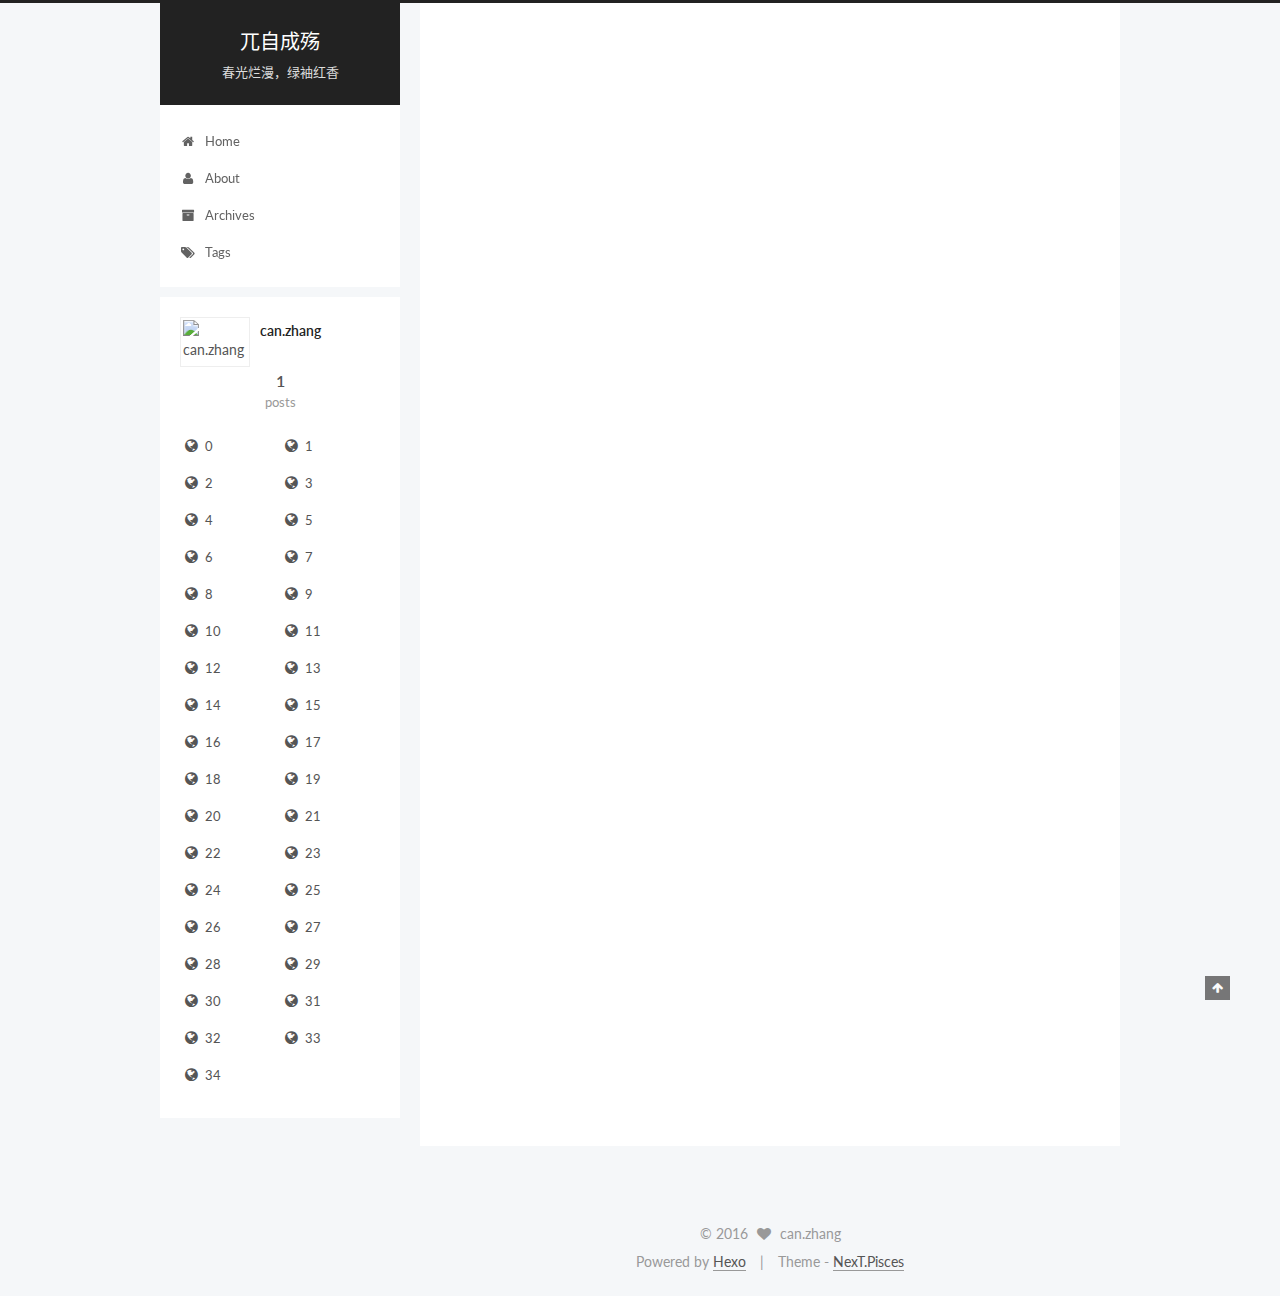
==== commit 5f9e9233: "Site updated: 2016-12-16 17:38:39" ====
--- a/index.html
+++ b/index.html
@@ -1,165 +1,262 @@
-<!DOCTYPE html>
-<html>
+<!doctype html>
+
+
+
+  
+
+
+<html class="theme-next pisces use-motion">
 <head>
-  <meta charset="utf-8">
-  
-  <meta name="renderer" content="webkit">
-  <meta http-equiv="X-UA-Compatible" content="IE=edge" >
-  <link rel="dns-prefetch" href="http://yoursite.com">
-  <title>Hexo</title>
-  <meta name="viewport" content="width=device-width, initial-scale=1, maximum-scale=1">
-  <meta property="og:type" content="website">
-<meta property="og:title" content="Hexo">
+  <meta charset="UTF-8"/>
+<meta http-equiv="X-UA-Compatible" content="IE=edge,chrome=1" />
+<meta name="viewport" content="width=device-width, initial-scale=1, maximum-scale=1"/>
+
+
+
+<meta http-equiv="Cache-Control" content="no-transform" />
+<meta http-equiv="Cache-Control" content="no-siteapp" />
+
+
+
+
+
+
+
+
+
+
+
+
+  <link href="/vendors/fancybox/source/jquery.fancybox.css?v=2.1.5" rel="stylesheet" type="text/css"/>
+
+
+
+
+  <link href="//fonts.googleapis.com/css?family=Lato:300,400,700,400italic&subset=latin,latin-ext" rel="stylesheet" type="text/css">
+
+
+
+<link href="/vendors/font-awesome/css/font-awesome.min.css?v=4.4.0" rel="stylesheet" type="text/css" />
+
+<link href="/css/main.css?v=0.5.0" rel="stylesheet" type="text/css" />
+
+
+  <meta name="keywords" content="成长，serafinas-can" />
+
+
+
+
+
+
+
+
+  <link rel="shortcut icon" type="image/x-icon" href="/favicon.ico?v=0.5.0" />
+
+
+
+
+
+
+<meta property="og:type" content="website">
+<meta property="og:title" content="兀自成殇">
 <meta property="og:url" content="http://yoursite.com/index.html">
-<meta property="og:site_name" content="Hexo">
+<meta property="og:site_name" content="兀自成殇">
 <meta name="twitter:card" content="summary">
-<meta name="twitter:title" content="Hexo">
-  
-    <link rel="alternative" href="/atom.xml" title="Hexo" type="application/atom+xml">
-  
-  
-    <link rel="icon" href="/favicon.png">
-  
-  <link rel="stylesheet" href="/main.css?v=4.0.0.css">
-  
-
-  
-
+<meta name="twitter:title" content="兀自成殇">
+
+
+
+<script type="text/javascript" id="hexo.configuration">
+  var NexT = window.NexT || {};
+  var CONFIG = {
+    scheme: 'Pisces',
+    sidebar: {"position":"left","display":"post"},
+    fancybox: true,
+    motion: true,
+    duoshuo: {
+      userId: 0,
+      author: 'Author'
+    }
+  };
+</script>
+
+  <title> 兀自成殇 </title>
 </head>
 
-<body>
-  <div id="container" q-class="show:isCtnShow">
-    <canvas id="anm-canvas" class="anm-canvas"></canvas>
-    <div class="left-col" q-class="show:isShow">
-      <div class="overlay"></div>
-<div class="intrude-less">
-	<header id="header" class="inner">
-		<a href="/" class="profilepic">
-			<img src="null" class="js-avatar">
-		</a>
-
-		<hgroup>
-		  <h1 class="header-author"><a href="/">John Doe</a></h1>
-		</hgroup>
-
-		
-
-		<nav class="header-menu">
-			<ul>
-			
-				<li><a href="/">主页</a></li>
-	        
-				<li><a href="/tags/随笔/">随笔</a></li>
-	        
-			</ul>
-		</nav>
-		<nav class="header-smart-menu">
-	        
-    		
-    			
-    			<a data-idx="0" q-on="click: openSlider(e, 'innerArchive')" href="javascript:void(0)">所有文章</a>
-    			
-    			
-            
-    			
-    			<a data-idx="1" q-on="click: openSlider(e, 'friends')" href="javascript:void(0)">友链</a>
-    			
-    			
-            
-    			
-    			<a data-idx="2" q-on="click: openSlider(e, 'aboutme')" href="javascript:void(0)">关于我</a>
-    			
-    			
-            
-		</nav>
-		<nav class="header-nav">
-			<div class="social">
-				
-					<a class="github" target="_blank" href="#" title="github"><i class="icon-github"></i></a>
-		        
-					<a class="weibo" target="_blank" href="#" title="weibo"><i class="icon-weibo"></i></a>
-		        
-					<a class="rss" target="_blank" href="#" title="rss"><i class="icon-rss"></i></a>
-		        
-					<a class="zhihu" target="_blank" href="#" title="zhihu"><i class="icon-zhihu"></i></a>
-		        
-			</div>
-		</nav>
-	</header>		
+<body itemscope itemtype="http://schema.org/WebPage" lang="zh-CN">
+
+  
+
+
+
+
+
+
+
+
+
+
+  
+  
+    
+  
+
+  <div class="container one-collumn sidebar-position-left 
+   page-home 
+ ">
+    <div class="headband"></div>
+
+    <header id="header" class="header" itemscope itemtype="http://schema.org/WPHeader">
+      <div class="header-inner"><div class="site-meta ">
+  
+
+  <div class="custom-logo-site-title">
+    <a href="/"  class="brand" rel="start">
+      <span class="logo-line-before"><i></i></span>
+      <span class="site-title">兀自成殇</span>
+      <span class="logo-line-after"><i></i></span>
+    </a>
+  </div>
+  <p class="site-subtitle">春光烂漫，绿袖红香</p>
 </div>
 
-    </div>
-    <div class="mid-col" q-class="show:isShow,hide:isShow|isFalse">
-      <nav id="mobile-nav">
-  	<div class="overlay">
-  		<div class="slider-trigger"><i class="icon-sort"></i></div>
-  		<h1 class="header-author js-mobile-header hide">John Doe</h1>
-  	</div>
-	<div class="intrude-less">
-		<header id="header" class="inner">
-			<div class="profilepic">
-				<img src="null" class="js-avatar">
-			</div>
-			<hgroup>
-			  <h1 class="header-author">John Doe</h1>
-			</hgroup>
-			
-			<nav class="header-menu">
-				<ul>
-				
-					<li><a href="/">主页</a></li>
-		        
-					<li><a href="/tags/随笔/">随笔</a></li>
-		        
-		        
-		        	<li><a href="/archives/">所有文章</a></li>
-		        
-				</ul>
-			</nav>
-			<nav class="header-nav">
-				<div class="social">
-					
-						<a class="github" target="_blank" href="#" title="github"><i class="icon-github"></i></a>
-			        
-						<a class="weibo" target="_blank" href="#" title="weibo"><i class="icon-weibo"></i></a>
-			        
-						<a class="rss" target="_blank" href="#" title="rss"><i class="icon-rss"></i></a>
-			        
-						<a class="zhihu" target="_blank" href="#" title="zhihu"><i class="icon-zhihu"></i></a>
-			        
-				</div>
-			</nav>
-		</header>				
-	</div>
+<div class="site-nav-toggle">
+  <button>
+    <span class="btn-bar"></span>
+    <span class="btn-bar"></span>
+    <span class="btn-bar"></span>
+  </button>
+</div>
+
+<nav class="site-nav">
+  
+
+  
+    <ul id="menu" class="menu">
+      
+        
+        <li class="menu-item menu-item-home">
+          <a href="/home" rel="section">
+            
+              <i class="menu-item-icon fa fa-home fa-fw"></i> <br />
+            
+            Home
+          </a>
+        </li>
+      
+        
+        <li class="menu-item menu-item-about">
+          <a href="/about" rel="section">
+            
+              <i class="menu-item-icon fa fa-user fa-fw"></i> <br />
+            
+            About
+          </a>
+        </li>
+      
+        
+        <li class="menu-item menu-item-archives">
+          <a href="/archives" rel="section">
+            
+              <i class="menu-item-icon fa fa-archive fa-fw"></i> <br />
+            
+            Archives
+          </a>
+        </li>
+      
+        
+        <li class="menu-item menu-item-tags">
+          <a href="/tags" rel="section">
+            
+              <i class="menu-item-icon fa fa-tags fa-fw"></i> <br />
+            
+            Tags
+          </a>
+        </li>
+      
+
+      
+    </ul>
+  
+
+  
 </nav>
 
-      <div id="wrapper" class="body-wrap">
-        <div class="menu-l">
-          <div class="canvas-wrap">
-            <canvas data-colors="#eaeaea" data-sectionHeight="100" data-contentId="js-content" id="myCanvas1" class="anm-canvas"></canvas>
-          </div>
-          <div id="js-content" class="content-ll">
-            
-  
-    <article id="post-hello-world" class="article article-type-post  article-index" itemscope itemprop="blogPost">
-  <div class="article-inner">
+ </div>
+    </header>
+
+    <main id="main" class="main">
+      <div class="main-inner">
+        <div class="content-wrap">
+          <div id="content" class="content">
+            
+  <section id="posts" class="posts-expand">
     
-      <header class="article-header">
-        
-  
-    <h1 itemprop="name">
-      <a class="article-title" href="/2016/12/16/hello-world/">Hello World</a>
-    </h1>
-  
-
-        <a href="/2016/12/16/hello-world/" class="archive-article-date">
-  	<time datetime="2016-12-16T06:10:22.657Z" itemprop="datePublished"><i class="icon-calendar icon"></i>2016-12-16</time>
-</a>
+      
+
+  
+  
+
+  
+  
+  
+
+  <article class="post post-type-normal " itemscope itemtype="http://schema.org/Article">
+
+    
+      <header class="post-header">
+
+        
+        
+          <h1 class="post-title" itemprop="name headline">
+            
+            
+              
+                
+                <a class="post-title-link" href="/2016/12/16/hello-world/" itemprop="url">
+                  Hello World
+                </a>
+              
+            
+          </h1>
+        
+
+        <div class="post-meta">
+          <span class="post-time">
+            <span class="post-meta-item-icon">
+              <i class="fa fa-calendar-o"></i>
+            </span>
+            <span class="post-meta-item-text">Posted on</span>
+            <time itemprop="dateCreated" datetime="2016-12-16T14:10:22+08:00" content="2016-12-16">
+              2016-12-16
+            </time>
+          </span>
+
+          
+
+          
+            
+          
+
+          
+
+          
+          
+
+        </div>
       </header>
     
-    <div class="article-entry" itemprop="articleBody">
-      
-        <p>Welcome to <a href="https://hexo.io/" target="_blank" rel="external">Hexo</a>! This is your very first post. Check <a href="https://hexo.io/docs/" target="_blank" rel="external">documentation</a> for more info. If you get any problems when using Hexo, you can find the answer in <a href="https://hexo.io/docs/troubleshooting.html" target="_blank" rel="external">troubleshooting</a> or you can ask me on <a href="https://github.com/hexojs/hexo/issues" target="_blank" rel="external">GitHub</a>.</p>
+
+
+    <div class="post-body" itemprop="articleBody">
+
+      
+      
+
+      
+        
+          
+            <p>Welcome to <a href="https://hexo.io/" target="_blank" rel="external">Hexo</a>! This is your very first post. Check <a href="https://hexo.io/docs/" target="_blank" rel="external">documentation</a> for more info. If you get any problems when using Hexo, you can find the answer in <a href="https://hexo.io/docs/troubleshooting.html" target="_blank" rel="external">troubleshooting</a> or you can ask me on <a href="https://github.com/hexojs/hexo/issues" target="_blank" rel="external">GitHub</a>.</p>
 <h2 id="Quick-Start"><a href="#Quick-Start" class="headerlink" title="Quick Start"></a>Quick Start</h2><h3 id="Create-a-new-post"><a href="#Create-a-new-post" class="headerlink" title="Create a new post"></a>Create a new post</h3><figure class="highlight bash"><table><tr><td class="gutter"><pre><div class="line">1</div></pre></td><td class="code"><pre><div class="line">$ hexo new <span class="string">"My New Post"</span></div></pre></td></tr></table></figure>
 <p>More info: <a href="https://hexo.io/docs/writing.html" target="_blank" rel="external">Writing</a></p>
 <h3 id="Run-server"><a href="#Run-server" class="headerlink" title="Run server"></a>Run server</h3><figure class="highlight bash"><table><tr><td class="gutter"><pre><div class="line">1</div></pre></td><td class="code"><pre><div class="line">$ hexo server</div></pre></td></tr></table></figure>
@@ -169,241 +266,528 @@
 <h3 id="Deploy-to-remote-sites"><a href="#Deploy-to-remote-sites" class="headerlink" title="Deploy to remote sites"></a>Deploy to remote sites</h3><figure class="highlight bash"><table><tr><td class="gutter"><pre><div class="line">1</div></pre></td><td class="code"><pre><div class="line">$ hexo deploy</div></pre></td></tr></table></figure>
 <p>More info: <a href="https://hexo.io/docs/deployment.html" target="_blank" rel="external">Deployment</a></p>
 
-      
-
+          
+        
       
     </div>
-    <div class="article-info article-info-index">
-      
-      
-      
-
-      
-        <p class="article-more-link">
-          <a class="article-more-a" href="/2016/12/16/hello-world/">展开全文 >></a>
-        </p>
-      
-
-      
-      <div class="clearfix"></div>
+
+    <div>
+      
+    </div>
+
+    <footer class="post-footer">
+      
+
+      
+
+      
+      
+        <div class="post-eof"></div>
+      
+    </footer>
+  </article>
+
+
+    
+  </section>
+
+  
+
+
+          </div>
+          
+
+
+          
+
+        </div>
+        
+          
+  
+  <div class="sidebar-toggle">
+    <div class="sidebar-toggle-line-wrap">
+      <span class="sidebar-toggle-line sidebar-toggle-line-first"></span>
+      <span class="sidebar-toggle-line sidebar-toggle-line-middle"></span>
+      <span class="sidebar-toggle-line sidebar-toggle-line-last"></span>
     </div>
   </div>
-</article>
-
-
-
-
-
-
-
-
-  
-  
-
-
+
+  <aside id="sidebar" class="sidebar">
+    <div class="sidebar-inner">
+
+      
+
+      
+
+      <section class="site-overview sidebar-panel  sidebar-panel-active ">
+        <div class="site-author motion-element" itemprop="author" itemscope itemtype="http://schema.org/Person">
+          <img class="site-author-image" itemprop="image"
+               src="/images/default_avatar.jpg"
+               alt="can.zhang" />
+          <p class="site-author-name" itemprop="name">can.zhang</p>
+          <p class="site-description motion-element" itemprop="description"></p>
+        </div>
+        <nav class="site-state motion-element">
+          <div class="site-state-item site-state-posts">
+            <a href="/archives">
+              <span class="site-state-item-count">1</span>
+              <span class="site-state-item-name">posts</span>
+            </a>
           </div>
+
+          
+
+          
+
+        </nav>
+
+        
+
+        <div class="links-of-author motion-element">
+          
+            
+              <span class="links-of-author-item">
+                <a href="G" target="_blank">
+                  
+                    <i class="fa fa-globe"></i>
+                  
+                  0
+                </a>
+              </span>
+            
+              <span class="links-of-author-item">
+                <a href="i" target="_blank">
+                  
+                    <i class="fa fa-globe"></i>
+                  
+                  1
+                </a>
+              </span>
+            
+              <span class="links-of-author-item">
+                <a href="t" target="_blank">
+                  
+                    <i class="fa fa-globe"></i>
+                  
+                  2
+                </a>
+              </span>
+            
+              <span class="links-of-author-item">
+                <a href="H" target="_blank">
+                  
+                    <i class="fa fa-globe"></i>
+                  
+                  3
+                </a>
+              </span>
+            
+              <span class="links-of-author-item">
+                <a href="u" target="_blank">
+                  
+                    <i class="fa fa-globe"></i>
+                  
+                  4
+                </a>
+              </span>
+            
+              <span class="links-of-author-item">
+                <a href="b" target="_blank">
+                  
+                    <i class="fa fa-globe"></i>
+                  
+                  5
+                </a>
+              </span>
+            
+              <span class="links-of-author-item">
+                <a href=":" target="_blank">
+                  
+                    <i class="fa fa-globe"></i>
+                  
+                  6
+                </a>
+              </span>
+            
+              <span class="links-of-author-item">
+                <a href="h" target="_blank">
+                  
+                    <i class="fa fa-globe"></i>
+                  
+                  7
+                </a>
+              </span>
+            
+              <span class="links-of-author-item">
+                <a href="t" target="_blank">
+                  
+                    <i class="fa fa-globe"></i>
+                  
+                  8
+                </a>
+              </span>
+            
+              <span class="links-of-author-item">
+                <a href="t" target="_blank">
+                  
+                    <i class="fa fa-globe"></i>
+                  
+                  9
+                </a>
+              </span>
+            
+              <span class="links-of-author-item">
+                <a href="p" target="_blank">
+                  
+                    <i class="fa fa-globe"></i>
+                  
+                  10
+                </a>
+              </span>
+            
+              <span class="links-of-author-item">
+                <a href="s" target="_blank">
+                  
+                    <i class="fa fa-globe"></i>
+                  
+                  11
+                </a>
+              </span>
+            
+              <span class="links-of-author-item">
+                <a href=":" target="_blank">
+                  
+                    <i class="fa fa-globe"></i>
+                  
+                  12
+                </a>
+              </span>
+            
+              <span class="links-of-author-item">
+                <a href="/" target="_blank">
+                  
+                    <i class="fa fa-globe"></i>
+                  
+                  13
+                </a>
+              </span>
+            
+              <span class="links-of-author-item">
+                <a href="/" target="_blank">
+                  
+                    <i class="fa fa-globe"></i>
+                  
+                  14
+                </a>
+              </span>
+            
+              <span class="links-of-author-item">
+                <a href="g" target="_blank">
+                  
+                    <i class="fa fa-globe"></i>
+                  
+                  15
+                </a>
+              </span>
+            
+              <span class="links-of-author-item">
+                <a href="i" target="_blank">
+                  
+                    <i class="fa fa-globe"></i>
+                  
+                  16
+                </a>
+              </span>
+            
+              <span class="links-of-author-item">
+                <a href="t" target="_blank">
+                  
+                    <i class="fa fa-globe"></i>
+                  
+                  17
+                </a>
+              </span>
+            
+              <span class="links-of-author-item">
+                <a href="h" target="_blank">
+                  
+                    <i class="fa fa-globe"></i>
+                  
+                  18
+                </a>
+              </span>
+            
+              <span class="links-of-author-item">
+                <a href="u" target="_blank">
+                  
+                    <i class="fa fa-globe"></i>
+                  
+                  19
+                </a>
+              </span>
+            
+              <span class="links-of-author-item">
+                <a href="b" target="_blank">
+                  
+                    <i class="fa fa-globe"></i>
+                  
+                  20
+                </a>
+              </span>
+            
+              <span class="links-of-author-item">
+                <a href="." target="_blank">
+                  
+                    <i class="fa fa-globe"></i>
+                  
+                  21
+                </a>
+              </span>
+            
+              <span class="links-of-author-item">
+                <a href="c" target="_blank">
+                  
+                    <i class="fa fa-globe"></i>
+                  
+                  22
+                </a>
+              </span>
+            
+              <span class="links-of-author-item">
+                <a href="o" target="_blank">
+                  
+                    <i class="fa fa-globe"></i>
+                  
+                  23
+                </a>
+              </span>
+            
+              <span class="links-of-author-item">
+                <a href="m" target="_blank">
+                  
+                    <i class="fa fa-globe"></i>
+                  
+                  24
+                </a>
+              </span>
+            
+              <span class="links-of-author-item">
+                <a href="/" target="_blank">
+                  
+                    <i class="fa fa-globe"></i>
+                  
+                  25
+                </a>
+              </span>
+            
+              <span class="links-of-author-item">
+                <a href="s" target="_blank">
+                  
+                    <i class="fa fa-globe"></i>
+                  
+                  26
+                </a>
+              </span>
+            
+              <span class="links-of-author-item">
+                <a href="e" target="_blank">
+                  
+                    <i class="fa fa-globe"></i>
+                  
+                  27
+                </a>
+              </span>
+            
+              <span class="links-of-author-item">
+                <a href="r" target="_blank">
+                  
+                    <i class="fa fa-globe"></i>
+                  
+                  28
+                </a>
+              </span>
+            
+              <span class="links-of-author-item">
+                <a href="a" target="_blank">
+                  
+                    <i class="fa fa-globe"></i>
+                  
+                  29
+                </a>
+              </span>
+            
+              <span class="links-of-author-item">
+                <a href="f" target="_blank">
+                  
+                    <i class="fa fa-globe"></i>
+                  
+                  30
+                </a>
+              </span>
+            
+              <span class="links-of-author-item">
+                <a href="i" target="_blank">
+                  
+                    <i class="fa fa-globe"></i>
+                  
+                  31
+                </a>
+              </span>
+            
+              <span class="links-of-author-item">
+                <a href="n" target="_blank">
+                  
+                    <i class="fa fa-globe"></i>
+                  
+                  32
+                </a>
+              </span>
+            
+              <span class="links-of-author-item">
+                <a href="a" target="_blank">
+                  
+                    <i class="fa fa-globe"></i>
+                  
+                  33
+                </a>
+              </span>
+            
+              <span class="links-of-author-item">
+                <a href="s" target="_blank">
+                  
+                    <i class="fa fa-globe"></i>
+                  
+                  34
+                </a>
+              </span>
+            
+          
         </div>
+
+        
+        
+
+        
+        <div class="links-of-blogroll motion-element">
+          
+        </div>
+
+      </section>
+
+      
+
+    </div>
+  </aside>
+
+
+        
       </div>
-      <footer id="footer">
-  <div class="outer">
-    <div id="footer-info">
-    	<div class="footer-left">
-    		&copy; 2016 John Doe
-    	</div>
-      	<div class="footer-right">
-      		<a href="http://hexo.io/" target="_blank">Hexo</a>  Theme <a href="https://github.com/litten/hexo-theme-yilia" target="_blank">Yilia</a> by Litten
-      	</div>
+    </main>
+
+    <footer id="footer" class="footer">
+      <div class="footer-inner">
+        <div class="copyright" >
+  
+  &copy; 
+  <span itemprop="copyrightYear">2016</span>
+  <span class="with-love">
+    <i class="fa fa-heart"></i>
+  </span>
+  <span class="author" itemprop="copyrightHolder">can.zhang</span>
+</div>
+
+<div class="powered-by">
+  Powered by <a class="theme-link" href="http://hexo.io">Hexo</a>
+</div>
+
+<div class="theme-info">
+  Theme -
+  <a class="theme-link" href="https://github.com/iissnan/hexo-theme-next">
+    NexT.Pisces
+  </a>
+</div>
+
+
+
+      </div>
+    </footer>
+
+    <div class="back-to-top">
+      <i class="fa fa-arrow-up"></i>
     </div>
   </div>
-</footer>
-    </div>
-    <script>
-	var yiliaConfig = {
-		mathjax: false,
-		isHome: true,
-		isPost: false,
-		isArchive: false,
-		isTag: false,
-		isCategory: false,
-		open_in_new: false,
-		root: "/",
-		innerArchive: true
-	}
+
+  
+
+
+  
+
+
+
+
+<script type="text/javascript">
+  if (Object.prototype.toString.call(window.Promise) !== '[object Function]') {
+    window.Promise = null;
+  }
 </script>
 
-<script src="/./main.js?v=4.0.0.js"></script>
-
-
-    
-<div class="tools-col" q-class="show:isShow,hide:isShow|isFalse" q-on="click:stop(e)">
-  <div class="tools-wrap">
-    
-    	<section class="tools-section tools-section-all" q-show="innerArchive">
-        <div class="search-wrap">
-          <input class="search-ipt" q-model="search" type="text" placeholder="find something…">
-          <i class="icon-search icon" q-show="search|isEmptyStr"></i>
-          <i class="icon-close icon" q-show="search|isNotEmptyStr" q-on="click:clearChose(e)"></i>
-        </div>
-        <div class="widget tagcloud search-tag">
-          <p class="search-tag-wording">tag:</p>
-          <label class="search-switch">
-            <input type="checkbox" q-on="click:toggleTag(e)" q-attr="checked:showTags">
-          </label>
-          <ul class="article-tag-list" q-show="showTags">
-            
-            <div class="clearfix"></div>
-          </ul>
-        </div>
-        <ul class="search-ul">
-          <p q-show="jsonFail" style="padding: 20px; font-size: 12px;">
-            缺失模块。<br/>1、在博客根目录（注意不是yilia根目录）执行以下命令：<br/> npm i hexo-generator-json-content --save<br/><br/>
-            2、在根目录_config.yml里添加配置：
-<pre style="font-size: 12px;" q-show="jsonFail">
-  jsonContent:
-    meta: false
-    pages: false
-    posts:
-      title: true
-      date: true
-      path: true
-      text: true
-      raw: false
-      content: false
-      slug: false
-      updated: false
-      comments: false
-      link: false
-      permalink: false
-      excerpt: false
-      categories: false
-      tags: true
-</pre>
-          </p>
-          <li class="search-li" q-repeat="items" q-show="isShow">
-            <a q-attr="href:path|urlformat" class="search-title"><i class="icon-quo-left icon"></i><span q-text="title"></span></a>
-            <p class="search-time">
-              <i class="icon-calendar icon"></i>
-              <span q-text="date|dateformat"></span>
-            </p>
-            <p class="search-tag">
-              <i class="icon-price-tags icon"></i>
-              <span q-repeat="tags" q-on="click:choseTag(e, name)" q-text="name|tagformat"></span>
-            </p>
-          </li>
-        </ul>
-    	</section>
-    
-
-    
-    	<section class="tools-section tools-section-friends" q-show="friends">
-  		
-        <ul class="search-ul">
-          
-            <li class="search-li">
-              <a href="http://localhost:4000/" target="_blank" class="search-title"><i class="icon-quo-left icon"></i>友情链接1</a>
-            </li>
-          
-            <li class="search-li">
-              <a href="http://localhost:4000/" target="_blank" class="search-title"><i class="icon-quo-left icon"></i>友情链接2</a>
-            </li>
-          
-            <li class="search-li">
-              <a href="http://localhost:4000/" target="_blank" class="search-title"><i class="icon-quo-left icon"></i>友情链接3</a>
-            </li>
-          
-            <li class="search-li">
-              <a href="http://localhost:4000/" target="_blank" class="search-title"><i class="icon-quo-left icon"></i>友情链接4</a>
-            </li>
-          
-            <li class="search-li">
-              <a href="http://localhost:4000/" target="_blank" class="search-title"><i class="icon-quo-left icon"></i>友情链接5</a>
-            </li>
-          
-            <li class="search-li">
-              <a href="http://localhost:4000/" target="_blank" class="search-title"><i class="icon-quo-left icon"></i>友情链接6</a>
-            </li>
-          
-        </ul>
-  		
-    	</section>
-    
-
-    
-    	<section class="tools-section tools-section-me" q-show="aboutme">
-  	  	
-  	  		<div class="aboutme-wrap" id="js-aboutme">很惭愧&lt;br&gt;&lt;br&gt;只做了一点微小的工作&lt;br&gt;谢谢大家</div>
-  	  	
-    	</section>
-    
-  </div>
-  
-</div>
-    <!-- Root element of PhotoSwipe. Must have class pswp. -->
-<div class="pswp" tabindex="-1" role="dialog" aria-hidden="true">
-
-    <!-- Background of PhotoSwipe. 
-         It's a separate element as animating opacity is faster than rgba(). -->
-    <div class="pswp__bg"></div>
-
-    <!-- Slides wrapper with overflow:hidden. -->
-    <div class="pswp__scroll-wrap">
-
-        <!-- Container that holds slides. 
-            PhotoSwipe keeps only 3 of them in the DOM to save memory.
-            Don't modify these 3 pswp__item elements, data is added later on. -->
-        <div class="pswp__container">
-            <div class="pswp__item"></div>
-            <div class="pswp__item"></div>
-            <div class="pswp__item"></div>
-        </div>
-
-        <!-- Default (PhotoSwipeUI_Default) interface on top of sliding area. Can be changed. -->
-        <div class="pswp__ui pswp__ui--hidden">
-
-            <div class="pswp__top-bar">
-
-                <!--  Controls are self-explanatory. Order can be changed. -->
-
-                <div class="pswp__counter"></div>
-
-                <button class="pswp__button pswp__button--close" title="Close (Esc)"></button>
-
-                <button class="pswp__button pswp__button--share" style="display:none" title="Share"></button>
-
-                <button class="pswp__button pswp__button--fs" title="Toggle fullscreen"></button>
-
-                <button class="pswp__button pswp__button--zoom" title="Zoom in/out"></button>
-
-                <!-- Preloader demo http://codepen.io/dimsemenov/pen/yyBWoR -->
-                <!-- element will get class pswp__preloader--active when preloader is running -->
-                <div class="pswp__preloader">
-                    <div class="pswp__preloader__icn">
-                      <div class="pswp__preloader__cut">
-                        <div class="pswp__preloader__donut"></div>
-                      </div>
-                    </div>
-                </div>
-            </div>
-
-            <div class="pswp__share-modal pswp__share-modal--hidden pswp__single-tap">
-                <div class="pswp__share-tooltip"></div> 
-            </div>
-
-            <button class="pswp__button pswp__button--arrow--left" title="Previous (arrow left)">
-            </button>
-
-            <button class="pswp__button pswp__button--arrow--right" title="Next (arrow right)">
-            </button>
-
-            <div class="pswp__caption">
-                <div class="pswp__caption__center"></div>
-            </div>
-
-        </div>
-
-    </div>
-
-</div>
-  </div>
+
+  <script type="text/javascript" src="/vendors/jquery/index.js?v=2.1.3"></script>
+
+  <script type="text/javascript" src="/vendors/fastclick/lib/fastclick.min.js?v=1.0.6"></script>
+
+  <script type="text/javascript" src="/vendors/jquery_lazyload/jquery.lazyload.js?v=1.9.7"></script>
+
+  <script type="text/javascript" src="/vendors/velocity/velocity.min.js"></script>
+
+  <script type="text/javascript" src="/vendors/velocity/velocity.ui.min.js"></script>
+
+  <script type="text/javascript" src="/vendors/fancybox/source/jquery.fancybox.pack.js"></script>
+
+
+  
+
+
+  <script type="text/javascript" src="/js/src/utils.js?v=0.5.0"></script>
+
+  <script type="text/javascript" src="/js/src/motion.js?v=0.5.0"></script>
+
+
+
+  
+  
+
+
+  <script type="text/javascript" src="/js/src/affix.js?v=0.5.0"></script>
+
+  <script type="text/javascript" src="/js/src/schemes/pisces.js?v=0.5.0"></script>
+
+
+
+  
+
+  
+
+
+  <script type="text/javascript" src="/js/src/bootstrap.js?v=0.5.0"></script>
+
+
+
+  
+
+
+
+  
+
+
+
+  
+  
+  
+
+  
+
+  
+
 </body>
-</html>+</html>
--- a/css/main.css
+++ b/css/main.css
@@ -0,0 +1,2437 @@
+/* normalize.css v3.0.2 | MIT License | git.io/normalize */
+html {
+  font-family: sans-serif; /* 1 */
+  -ms-text-size-adjust: 100%; /* 2 */
+  -webkit-text-size-adjust: 100%; /* 2 */
+}
+body {
+  margin: 0;
+}
+article,
+aside,
+details,
+figcaption,
+figure,
+footer,
+header,
+hgroup,
+main,
+menu,
+nav,
+section,
+summary {
+  display: block;
+}
+audio,
+canvas,
+progress,
+video {
+  display: inline-block; /* 1 */
+  vertical-align: baseline; /* 2 */
+}
+audio:not([controls]) {
+  display: none;
+  height: 0;
+}
+[hidden],
+template {
+  display: none;
+}
+a {
+  background-color: transparent;
+}
+a:active,
+a:hover {
+  outline: 0;
+}
+abbr[title] {
+  border-bottom: 1px dotted;
+}
+b,
+strong {
+  font-weight: bold;
+}
+dfn {
+  font-style: italic;
+}
+h1 {
+  font-size: 2em;
+  margin: 0.67em 0;
+}
+mark {
+  background: #ff0;
+  color: #000;
+}
+small {
+  font-size: 80%;
+}
+sub,
+sup {
+  font-size: 75%;
+  line-height: 0;
+  position: relative;
+  vertical-align: baseline;
+}
+sup {
+  top: -0.5em;
+}
+sub {
+  bottom: -0.25em;
+}
+img {
+  border: 0;
+}
+svg:not(:root) {
+  overflow: hidden;
+}
+figure {
+  margin: 1em 40px;
+}
+hr {
+  -moz-box-sizing: content-box;
+  box-sizing: content-box;
+  height: 0;
+}
+pre {
+  overflow: auto;
+}
+code,
+kbd,
+pre,
+samp {
+  font-family: monospace, monospace;
+  font-size: 1em;
+}
+button,
+input,
+optgroup,
+select,
+textarea {
+  color: inherit; /* 1 */
+  font: inherit; /* 2 */
+  margin: 0; /* 3 */
+}
+button {
+  overflow: visible;
+}
+button,
+select {
+  text-transform: none;
+}
+button,
+html input[type="button"],
+input[type="reset"],
+input[type="submit"] {
+  -webkit-appearance: button; /* 2 */
+  cursor: pointer; /* 3 */
+}
+button[disabled],
+html input[disabled] {
+  cursor: default;
+}
+button::-moz-focus-inner,
+input::-moz-focus-inner {
+  border: 0;
+  padding: 0;
+}
+input {
+  line-height: normal;
+}
+input[type="checkbox"],
+input[type="radio"] {
+  box-sizing: border-box; /* 1 */
+  padding: 0; /* 2 */
+}
+input[type="number"]::-webkit-inner-spin-button,
+input[type="number"]::-webkit-outer-spin-button {
+  height: auto;
+}
+input[type="search"] {
+  -webkit-appearance: textfield; /* 1 */
+  -moz-box-sizing: content-box;
+  -webkit-box-sizing: content-box; /* 2 */
+  box-sizing: content-box;
+}
+input[type="search"]::-webkit-search-cancel-button,
+input[type="search"]::-webkit-search-decoration {
+  -webkit-appearance: none;
+}
+fieldset {
+  border: 1px solid #c0c0c0;
+  margin: 0 2px;
+  padding: 0.35em 0.625em 0.75em;
+}
+legend {
+  border: 0; /* 1 */
+  padding: 0; /* 2 */
+}
+textarea {
+  overflow: auto;
+}
+optgroup {
+  font-weight: bold;
+}
+table {
+  border-collapse: collapse;
+  border-spacing: 0;
+}
+td,
+th {
+  padding: 0;
+}
+::selection {
+  background: #262a30;
+  color: #fff;
+}
+body {
+  position: relative;
+  font-family: Lato, "PingFang SC", "Microsoft YaHei", sans-serif;
+  font-size: 14px;
+  line-height: 2;
+  color: #555;
+  background: #fff;
+}
+@media (max-width: 767px) {
+  body {
+    padding-right: 0 !important;
+  }
+}
+@media (min-width: 768px) and (max-width: 991px) {
+  body {
+    padding-right: 0 !important;
+  }
+}
+@media (min-width: 1600px) {
+  body {
+    font-size: 16px;
+  }
+}
+h1,
+h2,
+h3,
+h4,
+h5,
+h6 {
+  margin: 0;
+  padding: 0;
+  font-weight: bold;
+  line-height: 1.5;
+  font-family: Lato, "PingFang SC", "Microsoft YaHei", sans-serif;
+}
+h2,
+h3,
+h4,
+h5,
+h6 {
+  margin: 20px 0 15px;
+}
+h1 {
+  font-size: 22px;
+}
+@media (max-width: 767px) {
+  h1 {
+    font-size: 18px;
+  }
+}
+h2 {
+  font-size: 20px;
+}
+@media (max-width: 767px) {
+  h2 {
+    font-size: 16px;
+  }
+}
+h3 {
+  font-size: 18px;
+}
+@media (max-width: 767px) {
+  h3 {
+    font-size: 14px;
+  }
+}
+h4 {
+  font-size: 16px;
+}
+@media (max-width: 767px) {
+  h4 {
+    font-size: 12px;
+  }
+}
+h5 {
+  font-size: 14px;
+}
+@media (max-width: 767px) {
+  h5 {
+    font-size: 10px;
+  }
+}
+h6 {
+  font-size: 12px;
+}
+@media (max-width: 767px) {
+  h6 {
+    font-size: 8px;
+  }
+}
+p {
+  margin: 0 0 25px 0;
+}
+a {
+  color: #555;
+  text-decoration: none;
+  border-bottom: 1px solid #999;
+  word-wrap: break-word;
+}
+a:hover {
+  color: #222;
+  border-bottom-color: #222;
+}
+ul {
+  list-style: none;
+}
+blockquote {
+  margin: 0;
+  padding: 0;
+}
+img {
+  display: block;
+  margin: auto;
+  max-width: 100%;
+  height: auto;
+}
+hr {
+  margin: 40px 0;
+  height: 3px;
+  border: none;
+  background-color: #ddd;
+  background-image: repeating-linear-gradient(-45deg, #fff, #fff 4px, transparent 4px, transparent 8px);
+}
+blockquote {
+  padding: 0 15px;
+  color: #666;
+  border-left: 4px solid #ddd;
+}
+blockquote cite::before {
+  content: "-";
+  padding: 0 5px;
+}
+dt {
+  font-weight: 700;
+}
+dd {
+  margin: 0;
+  padding: 0;
+}
+.text-left {
+  text-align: left;
+}
+.text-center {
+  text-align: center;
+}
+.text-right {
+  text-align: right;
+}
+.text-justify {
+  text-align: justify;
+}
+.text-nowrap {
+  white-space: nowrap;
+}
+.text-lowercase {
+  text-transform: lowercase;
+}
+.text-uppercase {
+  text-transform: uppercase;
+}
+.text-capitalize {
+  text-transform: capitalize;
+}
+.center-block {
+  display: block;
+  margin-left: auto;
+  margin-right: auto;
+}
+.clearfix:before,
+.clearfix:after {
+  content: " ";
+  display: table;
+}
+.clearfix:after {
+  clear: both;
+}
+.pullquote {
+  width: 45%;
+}
+.pullquote.left {
+  float: left;
+  margin-left: 5px;
+  margin-right: 10px;
+}
+.pullquote.right {
+  float: right;
+  margin-left: 10px;
+  margin-right: 5px;
+}
+.highlight table,
+.gist table {
+  width: auto;
+}
+.highlight table td,
+.gist table td {
+  border: none;
+}
+.highlight a,
+.gist a {
+  color: #222 !important;
+  text-decoration: none !important;
+}
+.affix.affix.affix {
+  position: fixed;
+}
+.translation {
+  margin-top: -20px;
+  font-size: 14px;
+  color: #999;
+}
+.scrollbar-measure {
+  width: 100px;
+  height: 100px;
+  overflow: scroll;
+  position: absolute;
+  top: -9999px;
+}
+.use-motion .motion-element {
+  opacity: 0;
+}
+#local-search-input {
+  padding: 3px;
+  border: none;
+  text-indent: 14px;
+  border-radius: 0;
+  width: 140px;
+  outline: none;
+  border-bottom: 1px solid #999;
+  background: inherit;
+  opacity: 0.5;
+}
+#local-search-input:focus {
+  opacity: 1;
+}
+.search-icon {
+  position: absolute;
+  top: 9px;
+}
+table {
+  margin: 20px 0;
+  width: 100%;
+  border-collapse: collapse;
+  border-spacing: 0;
+  border: 1px solid #ddd;
+  font-size: 14px;
+  table-layout: fixed;
+  word-wrap: break-word;
+}
+table>tbody>tr:nth-of-type(odd) {
+  background-color: #f9f9f9;
+}
+table>tbody>tr:hover {
+  background-color: #f5f5f5;
+}
+caption,
+th,
+td {
+  padding: 8px;
+  text-align: left;
+  vertical-align: middle;
+  font-weight: normal;
+}
+th,
+td {
+  border-bottom: 3px solid #ddd;
+  border-right: 1px solid #eee;
+}
+th {
+  padding-bottom: 10px;
+  font-weight: 700;
+}
+td {
+  border-bottom-width: 1px;
+}
+html,
+body {
+  height: 100%;
+}
+.container {
+  position: relative;
+  min-height: 100%;
+}
+.header-inner {
+  margin: 0 auto;
+  padding: 100px 0 70px;
+  width: 700px;
+}
+@media (min-width: 1600px) {
+  .container .header-inner {
+    width: 900px;
+  }
+}
+.main {
+  padding-bottom: 150px;
+}
+.main-inner {
+  margin: 0 auto;
+  width: 700px;
+}
+@media (min-width: 1600px) {
+  .container .main-inner {
+    width: 900px;
+  }
+}
+.footer {
+  position: absolute;
+  left: 0;
+  bottom: 0;
+  width: 100%;
+  min-height: 50px;
+}
+.footer-inner {
+  box-sizing: border-box;
+  margin: 20px auto;
+  width: 700px;
+}
+@media (min-width: 1600px) {
+  .container .footer-inner {
+    width: 900px;
+  }
+}
+pre,
+.highlight {
+  overflow: auto;
+  margin: 20px 0;
+  padding: 15px;
+  font-size: 13px;
+  color: #4d4d4c;
+  background: #f7f7f7;
+  line-height: 1.6;
+}
+pre,
+code {
+  font-family: "Input Mono", "PT Mono", Consolas, Monaco, Menlo, monospace;
+}
+code {
+  padding: 2px 4px;
+  word-break: break-all;
+  color: #222;
+  background: #eee;
+  border-radius: 4px;
+  font-size: 13px;
+}
+pre code {
+  padding: 0;
+  background: none;
+  text-shadow: none;
+}
+.highlight pre {
+  border: none;
+  margin: 0;
+  padding: 1px;
+}
+.highlight table {
+  margin: 0;
+  width: auto;
+  border: none;
+}
+.highlight td {
+  border: none;
+  padding: 0;
+}
+.highlight figcaption {
+  font-size: 0.85em;
+  color: #8e908c;
+  line-height: 1em;
+  margin-bottom: 1em;
+}
+.highlight figcaption:before,
+.highlight figcaption:after {
+  content: " ";
+  display: table;
+}
+.highlight figcaption:after {
+  clear: both;
+}
+.highlight figcaption a {
+  float: right;
+}
+.highlight .gutter pre {
+  color: #666;
+  text-align: right;
+  padding-right: 20px;
+}
+.highlight .line {
+  height: 20px;
+}
+pre .comment {
+  color: #8e908c;
+}
+pre .variable,
+pre .attribute,
+pre .tag,
+pre .regexp,
+pre .ruby .constant,
+pre .xml .tag .title,
+pre .xml .pi,
+pre .xml .doctype,
+pre .html .doctype,
+pre .css .id,
+pre .css .class,
+pre .css .pseudo {
+  color: #c82829;
+}
+pre .number,
+pre .preprocessor,
+pre .built_in,
+pre .literal,
+pre .params,
+pre .constant,
+pre .command {
+  color: #f5871f;
+}
+pre .ruby .class .title,
+pre .css .rules .attribute,
+pre .string,
+pre .value,
+pre .inheritance,
+pre .header,
+pre .ruby .symbol,
+pre .xml .cdata,
+pre .special,
+pre .number,
+pre .formula {
+  color: #718c00;
+}
+pre .title,
+pre .css .hexcolor {
+  color: #3e999f;
+}
+pre .function,
+pre .python .decorator,
+pre .python .title,
+pre .ruby .function .title,
+pre .ruby .title .keyword,
+pre .perl .sub,
+pre .javascript .title,
+pre .coffeescript .title {
+  color: #4271ae;
+}
+pre .keyword,
+pre .javascript .function {
+  color: #8959a8;
+}
+.full-image.full-image.full-image {
+  border: none;
+  max-width: 100%;
+  width: auto;
+  margin: 20px auto;
+}
+@media (min-width: 992px) {
+  .full-image.full-image.full-image {
+    max-width: none;
+    width: 126%;
+    margin: 0 -13%;
+  }
+}
+.blockquote-center,
+.page-home .post-type-quote blockquote,
+.page-post-detail .post-type-quote blockquote {
+  position: relative;
+  margin: 40px 0;
+  padding: 0;
+  border-left: none;
+  text-align: center;
+}
+.blockquote-center::before,
+.page-home .post-type-quote blockquote::before,
+.page-post-detail .post-type-quote blockquote::before,
+.blockquote-center::after,
+.page-home .post-type-quote blockquote::after,
+.page-post-detail .post-type-quote blockquote::after {
+  position: absolute;
+  content: ' ';
+  display: block;
+  width: 100%;
+  height: 24px;
+  opacity: 0.2;
+  background-repeat: no-repeat;
+  background-position: 0 -6px;
+  background-size: 22px 22px;
+}
+.blockquote-center::before,
+.page-home .post-type-quote blockquote::before,
+.page-post-detail .post-type-quote blockquote::before {
+  top: -20px;
+  background-image: url("../images/quote-l.svg");
+  border-top: 1px solid #ccc;
+}
+.blockquote-center::after,
+.page-home .post-type-quote blockquote::after,
+.page-post-detail .post-type-quote blockquote::after {
+  bottom: -20px;
+  background-image: url("../images/quote-r.svg");
+  border-bottom: 1px solid #ccc;
+  background-position: 100% 8px;
+}
+.blockquote-center p,
+.page-home .post-type-quote blockquote p,
+.page-post-detail .post-type-quote blockquote p,
+.blockquote-center div,
+.page-home .post-type-quote blockquote div,
+.page-post-detail .post-type-quote blockquote div {
+  text-align: center;
+}
+.post .post-body .group-picture img {
+  box-sizing: border-box;
+  padding: 0 3px;
+  border: none;
+}
+.post .group-picture-row {
+  overflow: hidden;
+  margin-top: 6px;
+}
+.post .group-picture-row:first-child {
+  margin-top: 0;
+}
+.post .group-picture-column {
+  float: left;
+}
+.page-post-detail .post-body .group-picture-column {
+  float: none;
+  margin-top: 10px;
+  width: auto !important;
+}
+.page-post-detail .post-body .group-picture-column img {
+  margin: 0 auto;
+}
+.page-archive .group-picture-container {
+  overflow: hidden;
+}
+.page-archive .group-picture-row {
+  float: left;
+}
+.page-archive .group-picture-row:first-child {
+  margin-top: 6px;
+}
+.page-archive .group-picture-column {
+  max-width: 150px;
+  max-height: 150px;
+}
+.btn {
+  display: inline-block;
+  padding: 0 20px;
+  font-size: 14px;
+  color: #fff;
+  background: #222;
+  border: 2px solid #555;
+  text-decoration: none;
+  border-radius: 0;
+  transition-property: background-color;
+  transition-duration: 0.2s;
+  transition-timing-function: ease-in-out;
+  transition-delay: 0s;
+}
+.btn:hover,
+.post-more-link .btn:hover {
+  border-color: #222;
+  color: #fff;
+  background: #222;
+}
+.btn-bar {
+  display: block;
+  width: 22px;
+  height: 2px;
+  background: #555;
+  border-radius: 1px;
+}
+.btn-bar+.btn-bar {
+  margin-top: 4px;
+}
+.pagination {
+  margin: 120px 0 40px;
+  text-align: center;
+  border-top: 1px solid #eee;
+}
+.page-number-basic,
+.pagination .prev,
+.pagination .next,
+.pagination .page-number,
+.pagination .space {
+  display: inline-block;
+  position: relative;
+  top: -1px;
+  margin: 0 10px;
+  padding: 0 10px;
+  line-height: 30px;
+}
+@media (max-width: 767px) {
+  .page-number-basic,
+  .pagination .prev,
+  .pagination .next,
+  .pagination .page-number,
+  .pagination .space {
+    margin: 0 5px;
+  }
+}
+.pagination .prev,
+.pagination .next,
+.pagination .page-number {
+  border-bottom: 0;
+  border-top: 1px solid #eee;
+  transition-property: border-color;
+  transition-duration: 0.2s;
+  transition-timing-function: ease-in-out;
+  transition-delay: 0s;
+}
+.pagination .prev:hover,
+.pagination .next:hover,
+.pagination .page-number:hover {
+  border-top-color: #222;
+}
+.pagination .space {
+  padding: 0;
+  margin: 0;
+}
+.pagination .prev {
+  margin-left: 0;
+}
+.pagination .next {
+  margin-right: 0;
+}
+.pagination .page-number.current {
+  color: #fff;
+  background: #ccc;
+  border-top-color: #ccc;
+}
+@media (max-width: 767px) {
+  .pagination {
+    border-top: none;
+  }
+  .pagination .prev,
+  .pagination .next,
+  .pagination .page-number {
+    margin-bottom: 10px;
+    border-top: 0;
+    border-bottom: 1px solid #eee;
+  }
+  .pagination .prev:hover,
+  .pagination .next:hover,
+  .pagination .page-number:hover {
+    border-bottom-color: #222;
+  }
+}
+.comments {
+  margin: 60px 20px 0;
+}
+.tag-cloud {
+  text-align: center;
+}
+.tag-cloud a {
+  display: inline-block;
+  margin: 10px;
+}
+.back-to-top {
+  box-sizing: border-box;
+  position: fixed;
+  bottom: -100px;
+  right: 50px;
+  z-index: 1050;
+  padding: 0 6px;
+  width: 25px;
+  background: #222;
+  font-size: 12px;
+  opacity: 0.6;
+  color: #fff;
+  cursor: pointer;
+  text-align: center;
+  -webkit-transform: translateZ(0);
+  transition-property: bottom;
+  transition-duration: 0.2s;
+  transition-timing-function: ease-in-out;
+  transition-delay: 0s;
+}
+@media (max-width: 767px) {
+  .back-to-top {
+    display: none;
+  }
+}
+@media (min-width: 768px) and (max-width: 991px) {
+  .back-to-top {
+    display: none;
+  }
+}
+.back-to-top.back-to-top-on {
+  bottom: 40px;
+}
+.header {
+  background: #fff;
+}
+.header-inner {
+  position: relative;
+}
+.headband {
+  height: 3px;
+  background: #222;
+}
+.site-meta {
+  margin: 0;
+  text-align: center;
+}
+@media (max-width: 767px) {
+  .site-meta {
+    text-align: center;
+  }
+}
+.brand {
+  position: relative;
+  display: inline-block;
+  padding: 0 40px;
+  color: #fff;
+  background: #222;
+  border-bottom: none;
+  font-family: Lato, "PingFang SC", "Microsoft YaHei", sans-serif;
+}
+.brand:hover {
+  color: #fff;
+}
+.logo {
+  display: inline-block;
+  margin-right: 5px;
+  line-height: 36px;
+  vertical-align: top;
+}
+.site-title {
+  display: inline-block;
+  vertical-align: top;
+  line-height: 36px;
+  font-size: 20px;
+  font-weight: normal;
+}
+.site-subtitle {
+  margin-top: 10px;
+  font-size: 13px;
+  color: #ddd;
+}
+.use-motion .brand {
+  opacity: 0;
+}
+.use-motion .logo,
+.use-motion .site-title,
+.use-motion .site-subtitle {
+  opacity: 0;
+  position: relative;
+  top: -10px;
+}
+.site-nav-toggle {
+  display: none;
+  position: absolute;
+  top: 10px;
+  left: 10px;
+}
+@media (max-width: 767px) {
+  .site-nav-toggle {
+    display: block;
+  }
+}
+.site-nav-toggle button {
+  margin-top: 2px;
+  padding: 9px 10px;
+  background: transparent;
+  border: none;
+}
+@media (max-width: 767px) {
+  .site-nav {
+    display: none;
+    margin: 0 -10px;
+    padding: 0 10px;
+    clear: both;
+    border-top: 1px solid #ddd;
+  }
+}
+@media (min-width: 768px) and (max-width: 991px) {
+  .site-nav {
+    display: block !important;
+  }
+}
+@media (min-width: 992px) {
+  .site-nav {
+    display: block !important;
+  }
+}
+.menu {
+  margin-top: 20px;
+  padding-left: 0;
+  text-align: center;
+}
+.menu .menu-item {
+  display: inline-block;
+  margin: 0 10px;
+}
+@media screen and (max-width: 767px) {
+  .menu .menu-item {
+    margin-top: 10px;
+  }
+}
+.menu .menu-item a {
+  display: block;
+  font-size: 13px;
+  text-transform: capitalize;
+  line-height: inherit;
+  border-bottom: 1px solid transparent;
+  transition-property: border-color;
+  transition-duration: 0.2s;
+  transition-timing-function: ease-in-out;
+  transition-delay: 0s;
+}
+.menu .menu-item a:hover,
+.menu-item-active a {
+  border-bottom-color: #222;
+}
+.menu .menu-item .fa {
+  margin-right: 5px;
+}
+.use-motion .menu-item {
+  opacity: 0;
+}
+@media (max-width: 767px) {
+  .post-body {
+    word-break: break-all;
+  }
+}
+.post-body .fancybox img {
+  display: block !important;
+  margin: 0 auto;
+  cursor: pointer;
+  cursor: zoom-in;
+  cursor: -webkit-zoom-in;
+}
+.post-body .image-caption,
+.post-body .figure .caption {
+  margin: 10px auto 15px;
+  text-align: center;
+  font-size: 14px;
+  color: #999;
+  font-weight: bold;
+  line-height: 1;
+}
+.post-sticky-flag {
+  display: inline-block;
+  font-size: 16px;
+  -ms-transform: rotate(30deg);
+  transform: rotate(30deg);
+}
+.posts-expand {
+  padding-top: 40px;
+}
+@media (max-width: 767px) {
+  .posts-expand {
+    margin: 0 20px;
+  }
+  .post-body pre,
+  .post-body .highlight {
+    padding: 10px;
+  }
+  .post-body pre .gutter pre,
+  .post-body .highlight .gutter pre {
+    padding-right: 10px;
+  }
+}
+@media (min-width: 992px) {
+  .posts-expand .post-body {
+    text-align: justify;
+  }
+}
+.posts-expand .post-body h2,
+.posts-expand .post-body h3,
+.posts-expand .post-body h4,
+.posts-expand .post-body h5,
+.posts-expand .post-body h6 {
+  padding-top: 10px;
+}
+.posts-expand .post-body h2 .header-anchor,
+.posts-expand .post-body h3 .header-anchor,
+.posts-expand .post-body h4 .header-anchor,
+.posts-expand .post-body h5 .header-anchor,
+.posts-expand .post-body h6 .header-anchor {
+  float: right;
+  margin-left: 10px;
+  color: #ccc;
+  border-bottom-style: none;
+  visibility: hidden;
+}
+.posts-expand .post-body h2 .header-anchor:hover,
+.posts-expand .post-body h3 .header-anchor:hover,
+.posts-expand .post-body h4 .header-anchor:hover,
+.posts-expand .post-body h5 .header-anchor:hover,
+.posts-expand .post-body h6 .header-anchor:hover {
+  color: inherit;
+}
+.posts-expand .post-body h2:hover .header-anchor,
+.posts-expand .post-body h3:hover .header-anchor,
+.posts-expand .post-body h4:hover .header-anchor,
+.posts-expand .post-body h5:hover .header-anchor,
+.posts-expand .post-body h6:hover .header-anchor {
+  visibility: visible;
+}
+.posts-expand .post-body ul li {
+  list-style: circle;
+}
+.posts-expand .post-body img {
+  box-sizing: border-box;
+  margin: auto;
+  padding: 3px;
+  border: 1px solid #ddd;
+}
+.posts-expand .fancybox img {
+  margin: 0 auto;
+}
+@media (max-width: 767px) {
+  .posts-collapse {
+    margin: 0 20px;
+  }
+  .posts-collapse .post-title,
+  .posts-collapse .post-meta {
+    display: block;
+    width: auto;
+    text-align: left;
+  }
+}
+.posts-collapse {
+  margin-left: 55px;
+}
+@media (max-width: 767px) {
+  .posts-collapse {
+    margin: 0 20px;
+  }
+}
+.posts-collapse .collection-title {
+  position: relative;
+  margin: 60px 0;
+}
+.posts-collapse .collection-title h2 {
+  margin-left: 20px;
+}
+.posts-collapse .collection-title small {
+  color: #bbb;
+}
+.posts-collapse .collection-title::before {
+  content: " ";
+  position: absolute;
+  left: 0;
+  top: 50%;
+  margin-left: -4px;
+  margin-top: -4px;
+  width: 8px;
+  height: 8px;
+  background: #bbb;
+  border-radius: 50%;
+}
+.posts-collapse .post {
+  margin: 30px 0;
+}
+.posts-collapse .post-header {
+  position: relative;
+  transition-duration: 0.2s;
+  transition-timing-function: ease-in-out;
+  transition-delay: 0s;
+  transition-property: border;
+  border-bottom: 1px dashed #ccc;
+}
+.posts-collapse .post-header::before {
+  content: " ";
+  position: absolute;
+  left: 0;
+  top: 12px;
+  width: 6px;
+  height: 6px;
+  margin-left: -4px;
+  background: #bbb;
+  border-radius: 50%;
+  border: 1px solid #fff;
+  transition-duration: 0.2s;
+  transition-timing-function: ease-in-out;
+  transition-delay: 0s;
+  transition-property: background;
+}
+.posts-collapse .post-header:hover {
+  border-bottom-color: #666;
+}
+.posts-collapse .post-header:hover::before {
+  background: #222;
+}
+.posts-collapse .post-meta {
+  position: absolute;
+  font-size: 12px;
+  left: 20px;
+  top: 5px;
+}
+.posts-collapse .post-comments-count {
+  display: none;
+}
+.posts-collapse .post-title {
+  margin-left: 60px;
+  font-size: 16px;
+  font-weight: normal;
+  font-family: Lato, "PingFang SC", "Microsoft YaHei", sans-serif;
+  line-height: inherit;
+}
+.posts-collapse .post-title::after {
+  margin-left: 3px;
+  opacity: 0.6;
+}
+.posts-collapse .post-title a {
+  color: #666;
+  border-bottom: none;
+}
+.page-home .post-type-quote .post-header,
+.page-post-detail .post-type-quote .post-header,
+.page-home .post-type-quote .post-tags,
+.page-post-detail .post-type-quote .post-tags {
+  display: none;
+}
+.posts-expand .post-title {
+  font-size: 26px;
+  text-align: center;
+  word-break: break-word;
+}
+@media (max-width: 767px) {
+  .posts-expand .post-title {
+    font-size: 22px;
+  }
+}
+.posts-expand .post-title-link {
+  display: inline-block;
+  position: relative;
+  color: #555;
+  border-bottom: none;
+  line-height: 1.2;
+  vertical-align: top;
+}
+.posts-expand .post-title-link::before {
+  content: "";
+  position: absolute;
+  width: 100%;
+  height: 2px;
+  bottom: 0;
+  left: 0;
+  background-color: #000;
+  visibility: hidden;
+  transform: scaleX(0);
+  transition-duration: 0.2s;
+  transition-timing-function: ease-in-out;
+  transition-delay: 0s;
+}
+.posts-expand .post-title-link:hover::before {
+  visibility: visible;
+  transform: scaleX(1);
+}
+.posts-expand .post-title-link .fa {
+  font-size: 16px;
+}
+.posts-expand .post-meta {
+  margin: 3px 0 60px 0;
+  color: #999;
+  font-size: 12px;
+  text-align: center;
+}
+.posts-expand .post-meta .post-category-list {
+  display: inline-block;
+  margin: 0;
+  padding: 3px;
+}
+.posts-expand .post-meta .post-category-list-link {
+  color: #999;
+}
+.post-meta-item-icon {
+  display: none;
+  margin-right: 3px;
+}
+@media (min-width: 768px) and (max-width: 991px) {
+  .post-meta-item-icon {
+    display: inline-block;
+  }
+}
+@media (max-width: 767px) {
+  .post-meta-item-icon {
+    display: inline-block;
+  }
+}
+@media (min-width: 768px) and (max-width: 991px) {
+  .post-meta-item-text {
+    display: none;
+  }
+}
+@media (max-width: 767px) {
+  .post-meta-item-text {
+    display: none;
+  }
+}
+@media (max-width: 767px) {
+  .posts-expand .post-comments-count {
+    display: none;
+  }
+}
+.post-more-link {
+  margin-top: 50px;
+}
+.post-more-link .btn {
+  color: #555;
+  font-size: 14px;
+  background: #fff;
+  border-radius: 2px;
+  line-height: 2;
+}
+.posts-expand .post-tags {
+  margin-top: 40px;
+  text-align: center;
+}
+.posts-expand .post-tags a {
+  display: inline-block;
+  margin-right: 10px;
+  font-size: 13px;
+}
+.post-nav {
+  overflow: hidden;
+  margin-top: 60px;
+  padding: 10px;
+  white-space: nowrap;
+  border-top: 1px solid #eee;
+}
+.post-nav-item {
+  display: inline-block;
+  width: 50%;
+  white-space: normal;
+}
+.post-nav-item a {
+  position: relative;
+  display: inline-block;
+  line-height: 25px;
+  font-size: 14px;
+  color: #555;
+  border-bottom: none;
+}
+.post-nav-item a:hover {
+  color: #222;
+  border-bottom: none;
+}
+.post-nav-item a:active {
+  top: 2px;
+}
+.post-nav-item a i {
+  font-size: 12px;
+}
+.post-nav-prev {
+  text-align: right;
+}
+.posts-expand .post-eof {
+  display: block;
+  margin: 80px auto 60px;
+  width: 8%;
+  height: 1px;
+  background: #ccc;
+  text-align: center;
+}
+.post:last-child .post-eof.post-eof.post-eof {
+  display: none;
+}
+.post-gallery {
+  display: table;
+  table-layout: fixed;
+  width: 100%;
+  border-collapse: separate;
+}
+.post-gallery-row {
+  display: table-row;
+}
+.post-gallery .post-gallery-img {
+  display: table-cell;
+  text-align: center;
+  vertical-align: middle;
+  border: none;
+}
+.post-gallery .post-gallery-img img {
+  max-width: 100%;
+  max-height: 100%;
+  border: none;
+}
+.fancybox-close,
+.fancybox-close:hover {
+  border: none;
+}
+.sidebar {
+  position: fixed;
+  right: 0;
+  top: 0;
+  bottom: 0;
+  width: 0;
+  z-index: 1040;
+  box-shadow: inset 0 2px 6px #000;
+  background: #222;
+  -webkit-transform: translateZ(0);
+}
+.sidebar a {
+  color: #999;
+  border-bottom-color: #555;
+}
+.sidebar a:hover {
+  color: #eee;
+}
+@media (min-width: 768px) and (max-width: 991px) {
+  .sidebar {
+    display: none !important;
+  }
+}
+@media (max-width: 767px) {
+  .sidebar {
+    display: none !important;
+  }
+}
+.sidebar-inner {
+  position: relative;
+  padding: 20px 10px;
+  color: #999;
+  text-align: center;
+}
+.sidebar-toggle {
+  position: fixed;
+  right: 50px;
+  bottom: 45px;
+  width: 15px;
+  height: 15px;
+  padding: 5px;
+  background: #222;
+  line-height: 0;
+  z-index: 1050;
+  cursor: pointer;
+  -webkit-transform: translateZ(0);
+}
+@media (min-width: 768px) and (max-width: 991px) {
+  .sidebar-toggle {
+    display: none;
+  }
+}
+@media (max-width: 767px) {
+  .sidebar-toggle {
+    display: none;
+  }
+}
+.sidebar-toggle-line {
+  position: relative;
+  display: inline-block;
+  vertical-align: top;
+  height: 2px;
+  width: 100%;
+  background: #fff;
+  margin-top: 3px;
+}
+.sidebar-toggle-line:first-child {
+  margin-top: 0;
+}
+.site-author-image {
+  display: block;
+  margin: 0 auto;
+  max-width: 96px;
+  height: auto;
+  border: 2px solid #333;
+  padding: 2px;
+}
+.site-author-name {
+  margin: 5px 0 0;
+  color: #222;
+}
+.site-description {
+  margin-top: 5px;
+  font-size: 13px;
+  color: #999;
+}
+.site-state {
+  overflow: hidden;
+  line-height: 1.4;
+  white-space: nowrap;
+}
+.site-state-item {
+  display: inline-block;
+  padding: 0 15px;
+  border-left: 1px solid #ccc;
+}
+.site-state-item:first-child {
+  border-left: none;
+}
+.site-state-item a {
+  border-bottom: none;
+}
+.site-state-item-count {
+  display: block;
+  text-align: center;
+  color: inherit;
+  font-weight: 600;
+  font-size: 16px;
+}
+.site-state-item-name {
+  font-size: 13px;
+  color: #999;
+}
+.feed-link {
+  margin-top: 20px;
+}
+.feed-link a {
+  display: inline-block;
+  padding: 0 15px;
+  color: #fc6423;
+  border: 1px solid #fc6423;
+  border-radius: 4px;
+}
+.feed-link a i {
+  color: #fc6423;
+  font-size: 14px;
+}
+.feed-link a:hover {
+  color: #fff;
+  background: #fc6423;
+}
+.feed-link a:hover i {
+  color: #fff;
+}
+.links-of-author {
+  margin-top: 20px;
+}
+.links-of-author a {
+  display: inline-block;
+  vertical-align: middle;
+  margin-right: 10px;
+  margin-bottom: 10px;
+  border-bottom-color: #555;
+  font-size: 13px;
+}
+.links-of-author a:before {
+  display: inline-block;
+  vertical-align: middle;
+  margin-right: 3px;
+  content: " ";
+  width: 4px;
+  height: 4px;
+  border-radius: 50%;
+  background: #dd252b;
+}
+.links-of-blogroll {
+  font-size: 13px;
+}
+.links-of-blogroll-title {
+  margin-top: 20px;
+  font-size: 14px;
+  font-weight: 600;
+}
+.links-of-blogroll-list {
+  margin: 0;
+  padding: 0;
+}
+.links-of-blogroll-item {
+  padding: 2px 10px;
+}
+.sidebar-nav {
+  margin: 0 0 20px;
+  padding-left: 0;
+}
+.sidebar-nav li {
+  display: inline-block;
+  cursor: pointer;
+  border-bottom: 1px solid transparent;
+  font-size: 14px;
+  color: #555;
+}
+.sidebar-nav li:hover {
+  color: #fc6423;
+}
+.page-post-detail .sidebar-nav-toc {
+  padding: 0 5px;
+}
+.page-post-detail .sidebar-nav-overview {
+  margin-left: 10px;
+}
+.sidebar-nav .sidebar-nav-active {
+  color: #fc6423;
+  border-bottom-color: #fc6423;
+}
+.sidebar-nav .sidebar-nav-active:hover {
+  color: #fc6423;
+}
+.sidebar-panel {
+  display: none;
+}
+.sidebar-panel-active {
+  display: block;
+}
+.post-toc-empty {
+  font-size: 14px;
+  color: #666;
+}
+.post-toc-wrap {
+  overflow: hidden;
+}
+.post-toc {
+  overflow: auto;
+}
+.post-toc ol {
+  margin: 0;
+  padding: 0 2px 5px 10px;
+  text-align: left;
+  list-style: none;
+  font-size: 14px;
+}
+.post-toc ol > ol {
+  padding-left: 0;
+}
+.post-toc ol a {
+  transition-duration: 0.2s;
+  transition-timing-function: ease-in-out;
+  transition-delay: 0s;
+  transition-property: all;
+  color: #666;
+  border-bottom-color: #ccc;
+}
+.post-toc ol a:hover {
+  color: #000;
+  border-bottom-color: #000;
+}
+.post-toc .nav-item {
+  overflow: hidden;
+  text-overflow: ellipsis;
+  white-space: nowrap;
+  line-height: 1.8;
+}
+.post-toc .nav .nav-child {
+  display: none;
+}
+.post-toc .nav .active > .nav-child {
+  display: block;
+}
+.post-toc .nav .active-current > .nav-child {
+  display: block;
+}
+.post-toc .nav .active-current > .nav-child > .nav-item {
+  display: block;
+}
+.post-toc .nav .active > a {
+  color: #fc6423;
+  border-bottom-color: #fc6423;
+}
+.post-toc .nav .active-current > a {
+  color: #fc6423;
+}
+.post-toc .nav .active-current > a:hover {
+  color: #fc6423;
+}
+.footer {
+  font-size: 14px;
+  color: #999;
+}
+.footer img {
+  border: none;
+}
+.footer-inner {
+  text-align: center;
+}
+.with-love {
+  display: inline-block;
+  margin: 0 5px;
+}
+.powered-by,
+.theme-info {
+  display: inline-block;
+}
+.powered-by {
+  margin-right: 10px;
+}
+.powered-by::after {
+  content: "|";
+  padding-left: 10px;
+}
+.cc-license {
+  margin-top: 10px;
+  text-align: center;
+}
+.cc-license .cc-opacity {
+  opacity: 0.7;
+  border-bottom: none;
+}
+.cc-license .cc-opacity:hover {
+  opacity: 0.9;
+}
+.cc-license img {
+  display: inline-block;
+}
+.theme-next #ds-thread #ds-reset {
+  color: #555;
+}
+.theme-next #ds-thread #ds-reset .ds-replybox {
+  margin-bottom: 30px;
+}
+.theme-next #ds-thread #ds-reset .ds-replybox .ds-avatar,
+.theme-next #ds-reset .ds-avatar img {
+  box-shadow: none;
+}
+.theme-next #ds-thread #ds-reset .ds-textarea-wrapper {
+  border-color: #c7d4e1;
+  background: none;
+  border-top-right-radius: 3px;
+  border-top-left-radius: 3px;
+}
+.theme-next #ds-thread #ds-reset .ds-textarea-wrapper textarea {
+  height: 60px;
+}
+.theme-next #ds-reset .ds-rounded-top {
+  border-radius: 0;
+}
+.theme-next #ds-thread #ds-reset .ds-post-toolbar {
+  box-sizing: border-box;
+  border: 1px solid #c7d4e1;
+  background: #f6f8fa;
+}
+.theme-next #ds-thread #ds-reset .ds-post-options {
+  height: 40px;
+  border: none;
+  background: none;
+}
+.theme-next #ds-thread #ds-reset .ds-toolbar-buttons {
+  top: 11px;
+}
+.theme-next #ds-thread #ds-reset .ds-sync {
+  top: 5px;
+}
+.theme-next #ds-thread #ds-reset .ds-post-button {
+  top: 4px;
+  right: 5px;
+  width: 90px;
+  height: 30px;
+  border: 1px solid #c5ced7;
+  border-radius: 3px;
+  background-image: linear-gradient(#fbfbfc, #f5f7f9);
+  color: #60676d;
+}
+.theme-next #ds-thread #ds-reset .ds-post-button:hover {
+  background-position: 0 -30px;
+  color: #60676d;
+}
+.theme-next #ds-thread #ds-reset .ds-comments-info {
+  padding: 10px 0;
+}
+.theme-next #ds-thread #ds-reset .ds-sort {
+  display: none;
+}
+.theme-next #ds-thread #ds-reset li.ds-tab a.ds-current {
+  border: none;
+  background: #f6f8fa;
+  color: #60676d;
+}
+.theme-next #ds-thread #ds-reset li.ds-tab a.ds-current:hover {
+  background-color: #e9f0f7;
+  color: #60676d;
+}
+.theme-next #ds-thread #ds-reset li.ds-tab a {
+  border-radius: 2px;
+  padding: 5px;
+}
+.theme-next #ds-thread #ds-reset .ds-login-buttons p {
+  color: #999;
+  line-height: 36px;
+}
+.theme-next #ds-thread #ds-reset .ds-login-buttons .ds-service-list li {
+  height: 28px;
+}
+.theme-next #ds-thread #ds-reset .ds-service-list a {
+  background: none;
+  padding: 5px;
+  border: 1px solid;
+  border-radius: 3px;
+  text-align: center;
+}
+.theme-next #ds-thread #ds-reset .ds-service-list a:hover {
+  color: #fff;
+  background: #666;
+}
+.theme-next #ds-thread #ds-reset .ds-service-list .ds-weibo {
+  color: #fc9b00;
+  border-color: #fc9b00;
+}
+.theme-next #ds-thread #ds-reset .ds-service-list .ds-weibo:hover {
+  background: #fc9b00;
+}
+.theme-next #ds-thread #ds-reset .ds-service-list .ds-qq {
+  color: #60a3ec;
+  border-color: #60a3ec;
+}
+.theme-next #ds-thread #ds-reset .ds-service-list .ds-qq:hover {
+  background: #60a3ec;
+}
+.theme-next #ds-thread #ds-reset .ds-service-list .ds-renren {
+  color: #2e7ac4;
+  border-color: #2e7ac4;
+}
+.theme-next #ds-thread #ds-reset .ds-service-list .ds-renren:hover {
+  background: #2e7ac4;
+}
+.theme-next #ds-thread #ds-reset .ds-service-list .ds-douban {
+  color: #37994c;
+  border-color: #37994c;
+}
+.theme-next #ds-thread #ds-reset .ds-service-list .ds-douban:hover {
+  background: #37994c;
+}
+.theme-next #ds-thread #ds-reset .ds-service-list .ds-kaixin {
+  color: #fef20d;
+  border-color: #fef20d;
+}
+.theme-next #ds-thread #ds-reset .ds-service-list .ds-kaixin:hover {
+  background: #fef20d;
+}
+.theme-next #ds-thread #ds-reset .ds-service-list .ds-netease {
+  color: #f00;
+  border-color: #f00;
+}
+.theme-next #ds-thread #ds-reset .ds-service-list .ds-netease:hover {
+  background: #f00;
+}
+.theme-next #ds-thread #ds-reset .ds-service-list .ds-sohu {
+  color: #ffcb05;
+  border-color: #ffcb05;
+}
+.theme-next #ds-thread #ds-reset .ds-service-list .ds-sohu:hover {
+  background: #ffcb05;
+}
+.theme-next #ds-thread #ds-reset .ds-service-list .ds-baidu {
+  color: #2831e0;
+  border-color: #2831e0;
+}
+.theme-next #ds-thread #ds-reset .ds-service-list .ds-baidu:hover {
+  background: #2831e0;
+}
+.theme-next #ds-thread #ds-reset .ds-service-list .ds-google {
+  color: #166bec;
+  border-color: #166bec;
+}
+.theme-next #ds-thread #ds-reset .ds-service-list .ds-google:hover {
+  background: #166bec;
+}
+.theme-next #ds-thread #ds-reset .ds-service-list .ds-weixin {
+  color: #00ce0d;
+  border-color: #00ce0d;
+}
+.theme-next #ds-thread #ds-reset .ds-service-list .ds-weixin:hover {
+  background: #00ce0d;
+}
+.theme-next #ds-thread #ds-reset .ds-service-list .ds-more-services {
+  border: none;
+}
+.theme-next #ds-thread #ds-reset .ds-service-list .ds-more-services:hover {
+  background: none;
+}
+.theme-next #ds-reset .duoshuo-ua-admin {
+  display: inline-block;
+  color: #f00;
+}
+.theme-next #ds-reset .duoshuo-ua-platform,
+.theme-next #ds-reset .duoshuo-ua-browser {
+  color: #ccc;
+}
+.theme-next #ds-reset .duoshuo-ua-platform .fa,
+.theme-next #ds-reset .duoshuo-ua-browser .fa {
+  display: inline-block;
+  margin-right: 3px;
+}
+.theme-next #ds-reset .duoshuo-ua-separator {
+  display: inline-block;
+  margin-left: 5px;
+}
+.theme-next .this_ua {
+  background-color: #ccc !important;
+  border-radius: 4px;
+  padding: 0 5px !important;
+  margin: 1px 1px !important;
+  border: 1px solid #bbb !important;
+  color: #fff;
+  display: inline-block !important;
+}
+.theme-next .this_ua.admin {
+  background-color: #d9534f !important;
+  border-color: #d9534f !important;
+}
+.theme-next .this_ua.platform.iOS,
+.theme-next .this_ua.platform.Mac,
+.theme-next .this_ua.platform.Windows {
+  background-color: #39b3d7 !important;
+  border-color: #46b8da !important;
+}
+.theme-next .this_ua.platform.Linux {
+  background-color: #3a3a3a !important;
+  border-color: #1f1f1f !important;
+}
+.theme-next .this_ua.platform.Android {
+  background-color: #00c47d !important;
+  border-color: #01b171 !important;
+}
+.theme-next .this_ua.browser.Mobile,
+.theme-next .this_ua.browser.Chrome {
+  background-color: #5cb85c !important;
+  border-color: #4cae4c !important;
+}
+.theme-next .this_ua.browser.Firefox {
+  background-color: #f0ad4e !important;
+  border-color: #eea236 !important;
+}
+.theme-next .this_ua.browser.Maxthon,
+.theme-next .this_ua.browser.IE {
+  background-color: #428bca !important;
+  border-color: #357ebd !important;
+}
+.theme-next .this_ua.browser.baidu,
+.theme-next .this_ua.browser.UCBrowser,
+.theme-next .this_ua.browser.Opera {
+  background-color: #d9534f !important;
+  border-color: #d43f3a !important;
+}
+.theme-next .this_ua.browser.Android,
+.theme-next .this_ua.browser.QQBrowser {
+  background-color: #78ace9 !important;
+  border-color: #4cae4c !important;
+}
+.post-spread {
+  margin-top: 20px;
+  text-align: center;
+}
+.jiathis_style {
+  display: inline-block;
+}
+.jiathis_style a {
+  border: none;
+}
+.post-spread {
+  margin-top: 20px;
+  text-align: center;
+}
+.bdshare-slide-button-box a {
+  border: none;
+}
+.bdsharebuttonbox {
+  display: inline-block;
+}
+.bdsharebuttonbox a {
+  border: none;
+}
+ul.search-result-list {
+  padding-left: 0px;
+  margin: 0px 5px 0px 8px;
+}
+p.search-result {
+  border-bottom: 1px dashed #ccc;
+  padding: 5px 0;
+}
+a.search-result-title {
+  font-weight: bold;
+}
+a.search-result {
+  border-bottom: transparent;
+  display: block;
+  white-space: nowrap;
+  overflow: hidden;
+  text-overflow: ellipsis;
+}
+.search-keyword {
+  border-bottom: 1px dashed #4088b8;
+  font-weight: bold;
+}
+#local-search-result {
+  height: 90%;
+  overflow: auto;
+}
+.popup {
+  display: none;
+  position: fixed;
+  top: 10%;
+  left: 50%;
+  width: 700px;
+  height: 80%;
+  margin-left: -350px;
+  padding: 3px 0 0 10px;
+  background: #fff;
+  color: #333;
+  z-index: 9999;
+  border-radius: 5px;
+}
+@media (max-width: 767px) {
+  .popup {
+    padding: 3px;
+    top: 0;
+    left: 0;
+    margin: 0;
+    width: 100%;
+    height: 100%;
+    border-radius: 0px;
+  }
+}
+.popoverlay {
+  position: fixed;
+  width: 100%;
+  height: 100%;
+  top: 0px;
+  left: 0px;
+  z-index: 2080;
+  background-color: rgba(0,0,0,0.3);
+}
+#local-search-input {
+  margin-bottom: 10px;
+  width: 50%;
+}
+.popup-btn-close {
+  position: absolute;
+  top: 6px;
+  right: 14px;
+  color: #4ebd79;
+  font-size: 14px;
+  font-weight: bold;
+  text-transform: uppercase;
+  cursor: pointer;
+}
+#no-result {
+  position: absolute;
+  left: 44%;
+  top: 42%;
+  color: #ccc;
+}
+.use-motion .post {
+  opacity: 0;
+}
+.page-archive .archive-page-counter {
+  position: relative;
+  top: 3px;
+  left: 20px;
+}
+@media (max-width: 767px) {
+  .page-archive .archive-page-counter {
+    top: 5px;
+  }
+}
+.page-archive .posts-collapse {
+  position: relative;
+  z-index: 1010;
+}
+.page-archive .posts-collapse::after {
+  top: 20px;
+  left: 0;
+  margin-left: -2px;
+  width: 4px;
+  height: 100%;
+  background: #f5f5f5;
+  z-index: -1;
+}
+.page-archive .posts-collapse .archive-move-on {
+  position: absolute;
+  top: 11px;
+  left: 0;
+  margin-left: -6px;
+  width: 10px;
+  height: 10px;
+  opacity: 0.5;
+  background: #555;
+  border: 1px solid #fff;
+  border-radius: 50%;
+}
+.page-archive .posts-collapse::before,
+.page-archive .posts-collapse::after {
+  content: " ";
+  position: absolute;
+}
+.category-all-page .category-all-title {
+  text-align: center;
+}
+.category-all-page .category-all {
+  margin-top: 20px;
+}
+.category-all-page .category-list {
+  margin: 0;
+  padding: 0;
+  list-style: none;
+}
+.category-all-page .category-list-item {
+  margin: 5px 10px;
+}
+.category-all-page .category-list-count {
+  color: #bbb;
+}
+.category-all-page .category-list-count:before {
+  display: inline;
+  content: " (";
+}
+.category-all-page .category-list-count:after {
+  display: inline;
+  content: ") ";
+}
+.category-all-page .category-list-child {
+  padding-left: 10px;
+}
+.page-post-detail .sidebar-toggle-line {
+  background: #fc6423;
+}
+.page-post-detail .comments {
+  overflow: hidden;
+}
+body {
+  background: #f5f7f9;
+}
+@media (min-width: 992px) {
+  .full-image.full-image.full-image {
+    max-width: none;
+    width: 118%;
+    margin: 0 -9%;
+  }
+}
+.header {
+  position: relative;
+  margin: 0 auto;
+  width: 960px;
+}
+@media (min-width: 768px) and (max-width: 991px) {
+  .header {
+    width: auto;
+  }
+}
+@media (max-width: 767px) {
+  .header {
+    width: auto;
+  }
+}
+.header-inner {
+  position: absolute;
+  top: 0;
+  overflow: hidden;
+  padding: 0;
+  width: 240px;
+  background: #fff;
+}
+@media (min-width: 1600px) {
+  .container .header-inner {
+    width: 240px;
+  }
+}
+@media (min-width: 768px) and (max-width: 991px) {
+  .header-inner {
+    position: relative;
+    width: auto;
+  }
+}
+@media (max-width: 767px) {
+  .header-inner {
+    position: relative;
+    width: auto;
+  }
+}
+.main:before,
+.main:after {
+  content: " ";
+  display: table;
+}
+.main:after {
+  clear: both;
+}
+@media (min-width: 768px) and (max-width: 991px) {
+  .main {
+    padding-bottom: 100px;
+  }
+}
+@media (max-width: 767px) {
+  .main {
+    padding-bottom: 100px;
+  }
+}
+.container .main-inner {
+  width: 960px;
+}
+@media (min-width: 768px) and (max-width: 991px) {
+  .container .main-inner {
+    width: auto;
+  }
+}
+@media (max-width: 767px) {
+  .container .main-inner {
+    width: auto;
+  }
+}
+.content-wrap {
+  float: right;
+  box-sizing: border-box;
+  padding: 40px;
+  width: 700px;
+  background: #fff;
+  min-height: 700px;
+}
+@media (min-width: 768px) and (max-width: 991px) {
+  .content-wrap {
+    width: 100%;
+    padding: 20px;
+  }
+}
+@media (max-width: 767px) {
+  .content-wrap {
+    width: 100%;
+    padding: 20px;
+    min-height: auto;
+  }
+}
+.sidebar {
+  position: static;
+  float: left;
+  margin-top: 300px;
+  width: 240px;
+  background: #fff;
+  box-shadow: none;
+}
+@media (min-width: 768px) and (max-width: 991px) {
+  .sidebar {
+    display: none;
+  }
+}
+@media (max-width: 767px) {
+  .sidebar {
+    display: none;
+  }
+}
+.sidebar-toggle {
+  display: none;
+}
+.footer-inner {
+  width: 960px;
+}
+.footer-inner:before {
+  content: " ";
+  float: left;
+  width: 260px;
+  min-height: 50px;
+}
+@media (min-width: 768px) and (max-width: 991px) {
+  .footer-inner {
+    width: auto;
+  }
+  .footer-inner:before {
+    display: none;
+  }
+}
+@media (max-width: 767px) {
+  .footer-inner {
+    width: auto;
+  }
+  .footer-inner:before {
+    display: none;
+  }
+}
+.sidebar-position-right .header-inner {
+  right: 0;
+}
+.sidebar-position-right .content-wrap {
+  float: left;
+}
+.sidebar-position-right .sidebar {
+  float: right;
+}
+.sidebar-position-right .footer-inner:before {
+  float: right;
+}
+.site-meta {
+  padding: 20px 0;
+  color: #fff;
+  background: #222;
+}
+@media (min-width: 768px) and (max-width: 991px) {
+  .site-meta {
+    box-shadow: 0 0 16px rgba(0,0,0,0.5);
+  }
+}
+@media (max-width: 767px) {
+  .site-meta {
+    box-shadow: 0 0 16px rgba(0,0,0,0.5);
+  }
+}
+.brand {
+  display: block;
+  background: none;
+}
+.brand:hover {
+  color: #fff;
+}
+.site-subtitle {
+  margin: 0;
+}
+.site-search form {
+  display: none;
+}
+.site-nav {
+  border-top: none;
+}
+@media (min-width: 768px) and (max-width: 991px) {
+  .site-nav {
+    display: none !important;
+  }
+}
+@media (min-width: 768px) and (max-width: 991px) {
+  .site-nav-on {
+    display: block !important;
+  }
+}
+.menu .menu-item {
+  display: block;
+  margin: 0;
+  list-style: none;
+}
+.menu .menu-item a {
+  position: relative;
+  box-sizing: border-box;
+  padding: 5px 20px;
+  text-align: left;
+  line-height: inherit;
+  transition-property: background-color;
+  transition-duration: 0.2s;
+  transition-timing-function: ease-in-out;
+  transition-delay: 0s;
+}
+.menu .menu-item a:hover,
+.menu-item-active a {
+  background: #f9f9f9;
+  border-bottom-color: #fff;
+}
+.menu .menu-item br {
+  display: none;
+}
+.menu-item-active a:after {
+  content: " ";
+  position: absolute;
+  top: 50%;
+  margin-top: -3px;
+  right: 15px;
+  width: 6px;
+  height: 6px;
+  border-radius: 50%;
+  background-color: #bbb;
+}
+.btn-bar {
+  background-color: #fff;
+}
+.site-nav-toggle {
+  top: 20px;
+  left: 20px;
+}
+@media (min-width: 768px) and (max-width: 991px) {
+  .site-nav-toggle {
+    display: block;
+  }
+}
+.use-motion .sidebar .motion-element {
+  opacity: 1;
+}
+.sidebar {
+  display: none;
+  right: auto;
+  bottom: auto;
+  -webkit-transform: none;
+}
+.sidebar-inner {
+  box-sizing: border-box;
+  width: 240px;
+  color: #555;
+  background: #fff;
+}
+.sidebar-inner.affix {
+  position: fixed;
+  top: 0;
+}
+.site-overview {
+  margin: 0 10px;
+  text-align: left;
+}
+.site-author:before,
+.site-author:after {
+  content: " ";
+  display: table;
+}
+.site-author:after {
+  clear: both;
+}
+.site-author-image {
+  float: left;
+  margin-right: 10px;
+  max-width: 64px;
+  border-width: 1px;
+  border-color: #eee;
+}
+.site-author-name {
+  margin: 0;
+  font-weight: 600;
+}
+.site-description {
+  margin-top: 0;
+  line-height: 1.6;
+}
+.sidebar a {
+  color: #555;
+}
+.sidebar a:hover {
+  color: #222;
+}
+.links-of-author-item a:before {
+  display: none;
+}
+.links-of-author-item a {
+  border-bottom: none;
+  text-decoration: underline;
+}
+.site-state {
+  text-align: center;
+}
+.feed-link {
+  border-top: 1px dotted #ccc;
+  border-bottom: 1px dotted #ccc;
+  text-align: center;
+}
+.feed-link a {
+  display: block;
+  color: #fc6423;
+  border: none;
+}
+.feed-link a:hover {
+  background: none;
+  color: #e34603;
+}
+.feed-link a:hover i {
+  color: #e34603;
+}
+.links-of-author-item {
+  display: inline-block;
+  width: 48%;
+}
+.links-of-author-item a {
+  box-sizing: border-box;
+  display: block;
+  margin-right: 0;
+  padding: 0 5px;
+  text-decoration: none;
+}
+.links-of-author-item a:hover {
+  border-radius: 4px;
+  background: #eee;
+}
+.links-of-author-item .fa {
+  margin-right: 4px;
+  font-size: 16px;
+}
+.links-of-author-item .fa-globe {
+  font-size: 15px;
+}
+@media (max-width: 767px) {
+  .post-body {
+    text-align: justify;
+  }
+}
